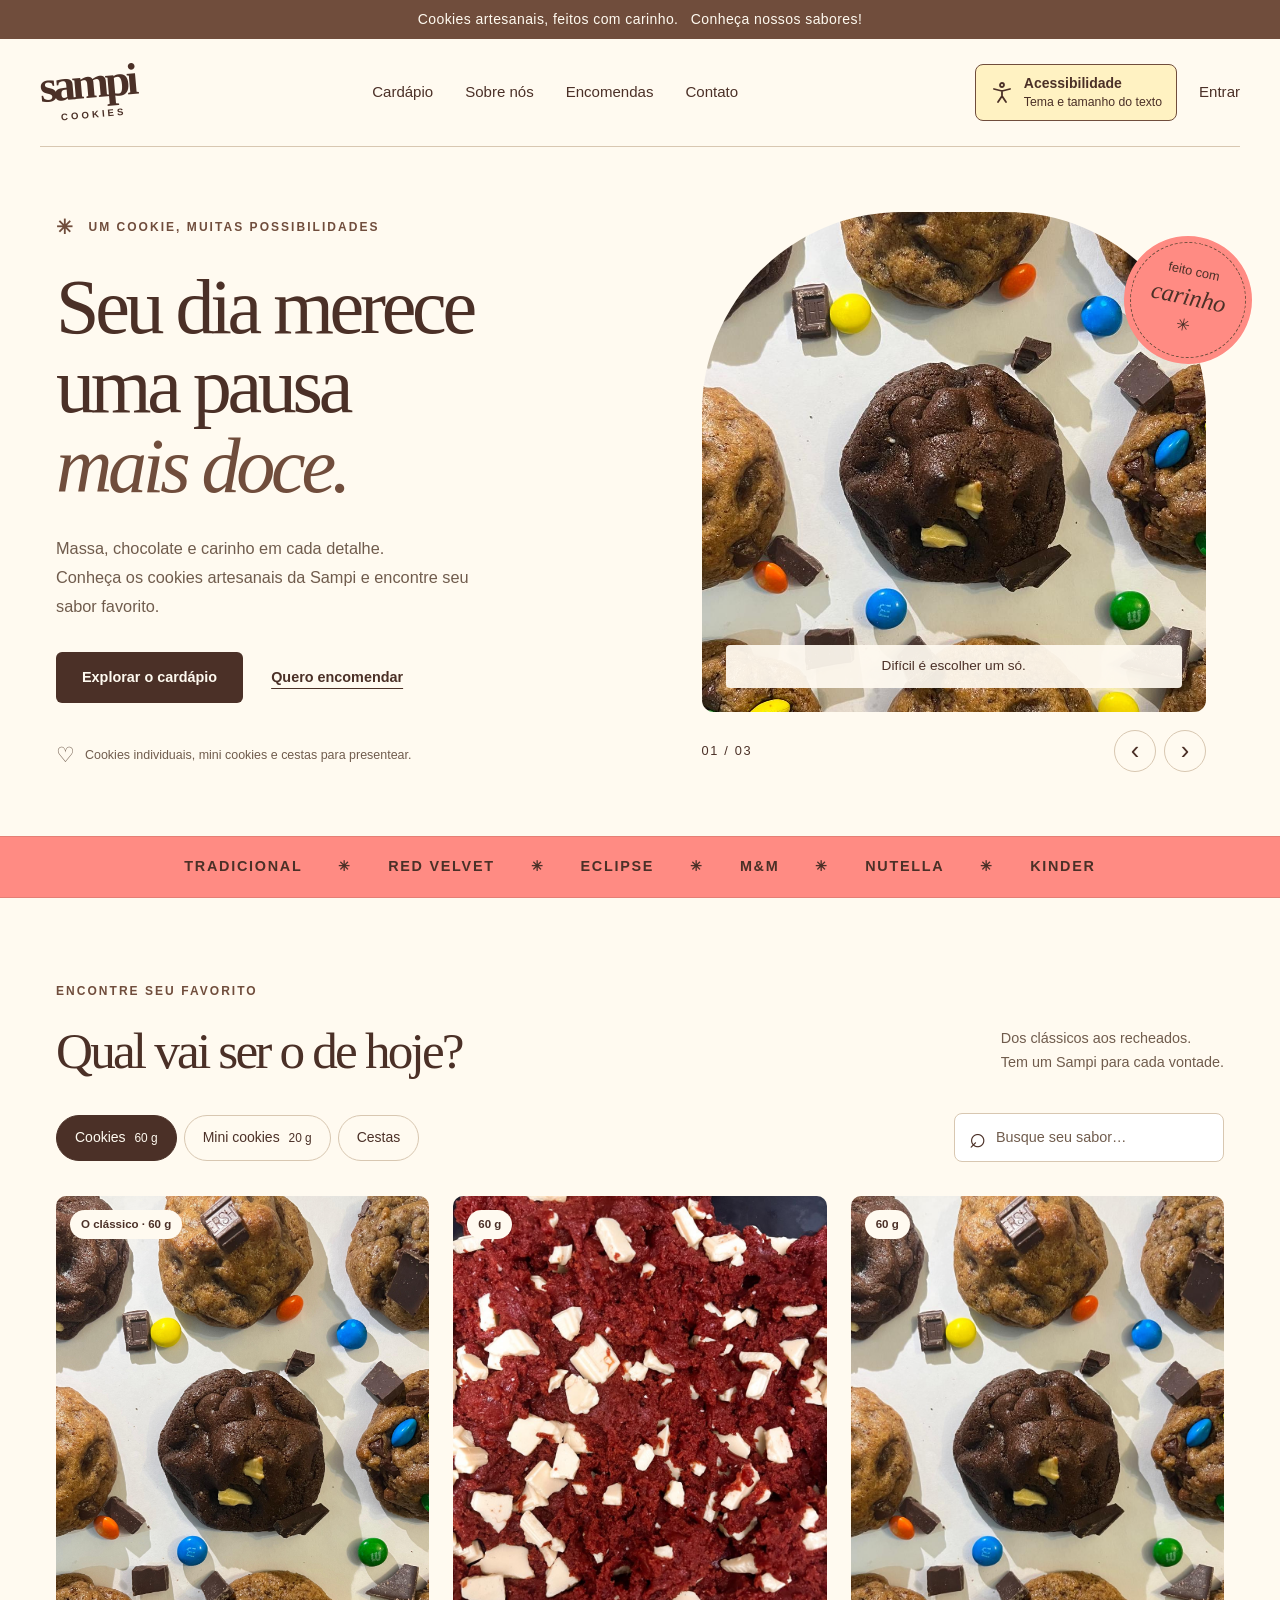
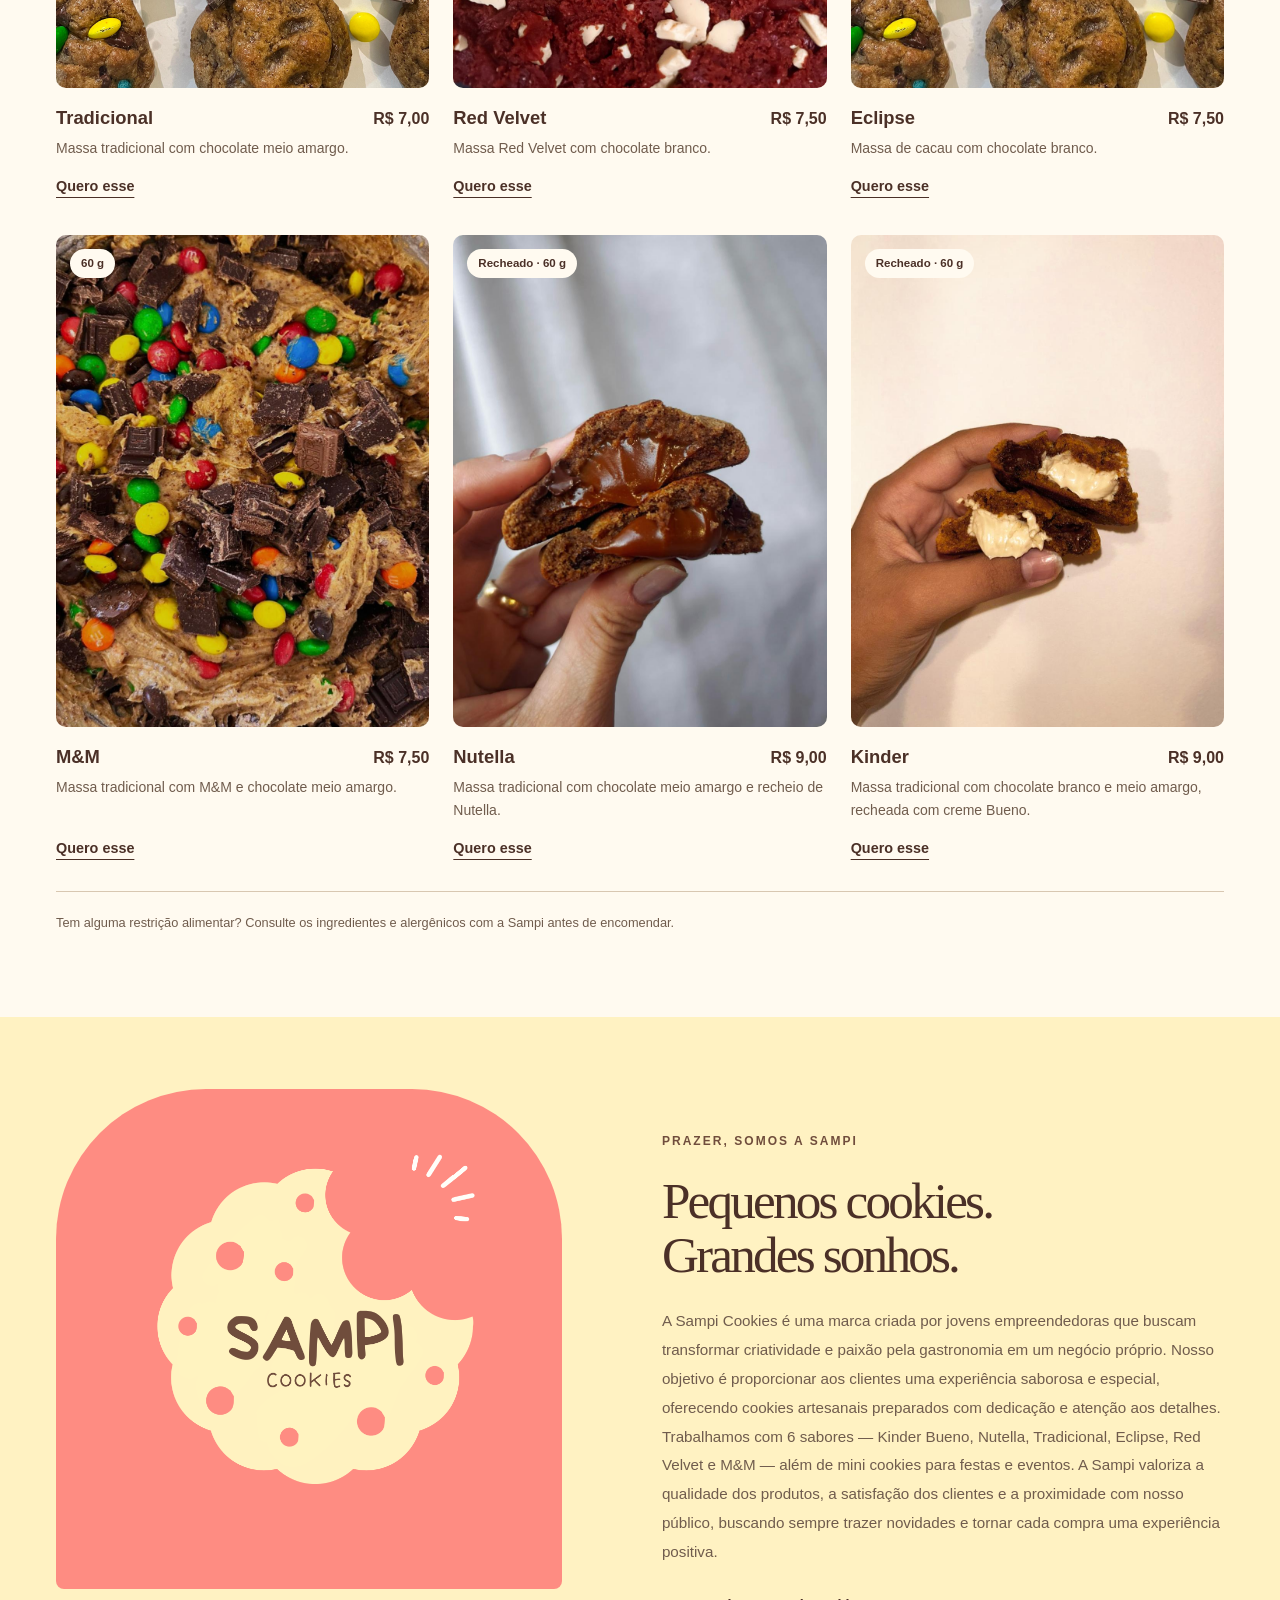
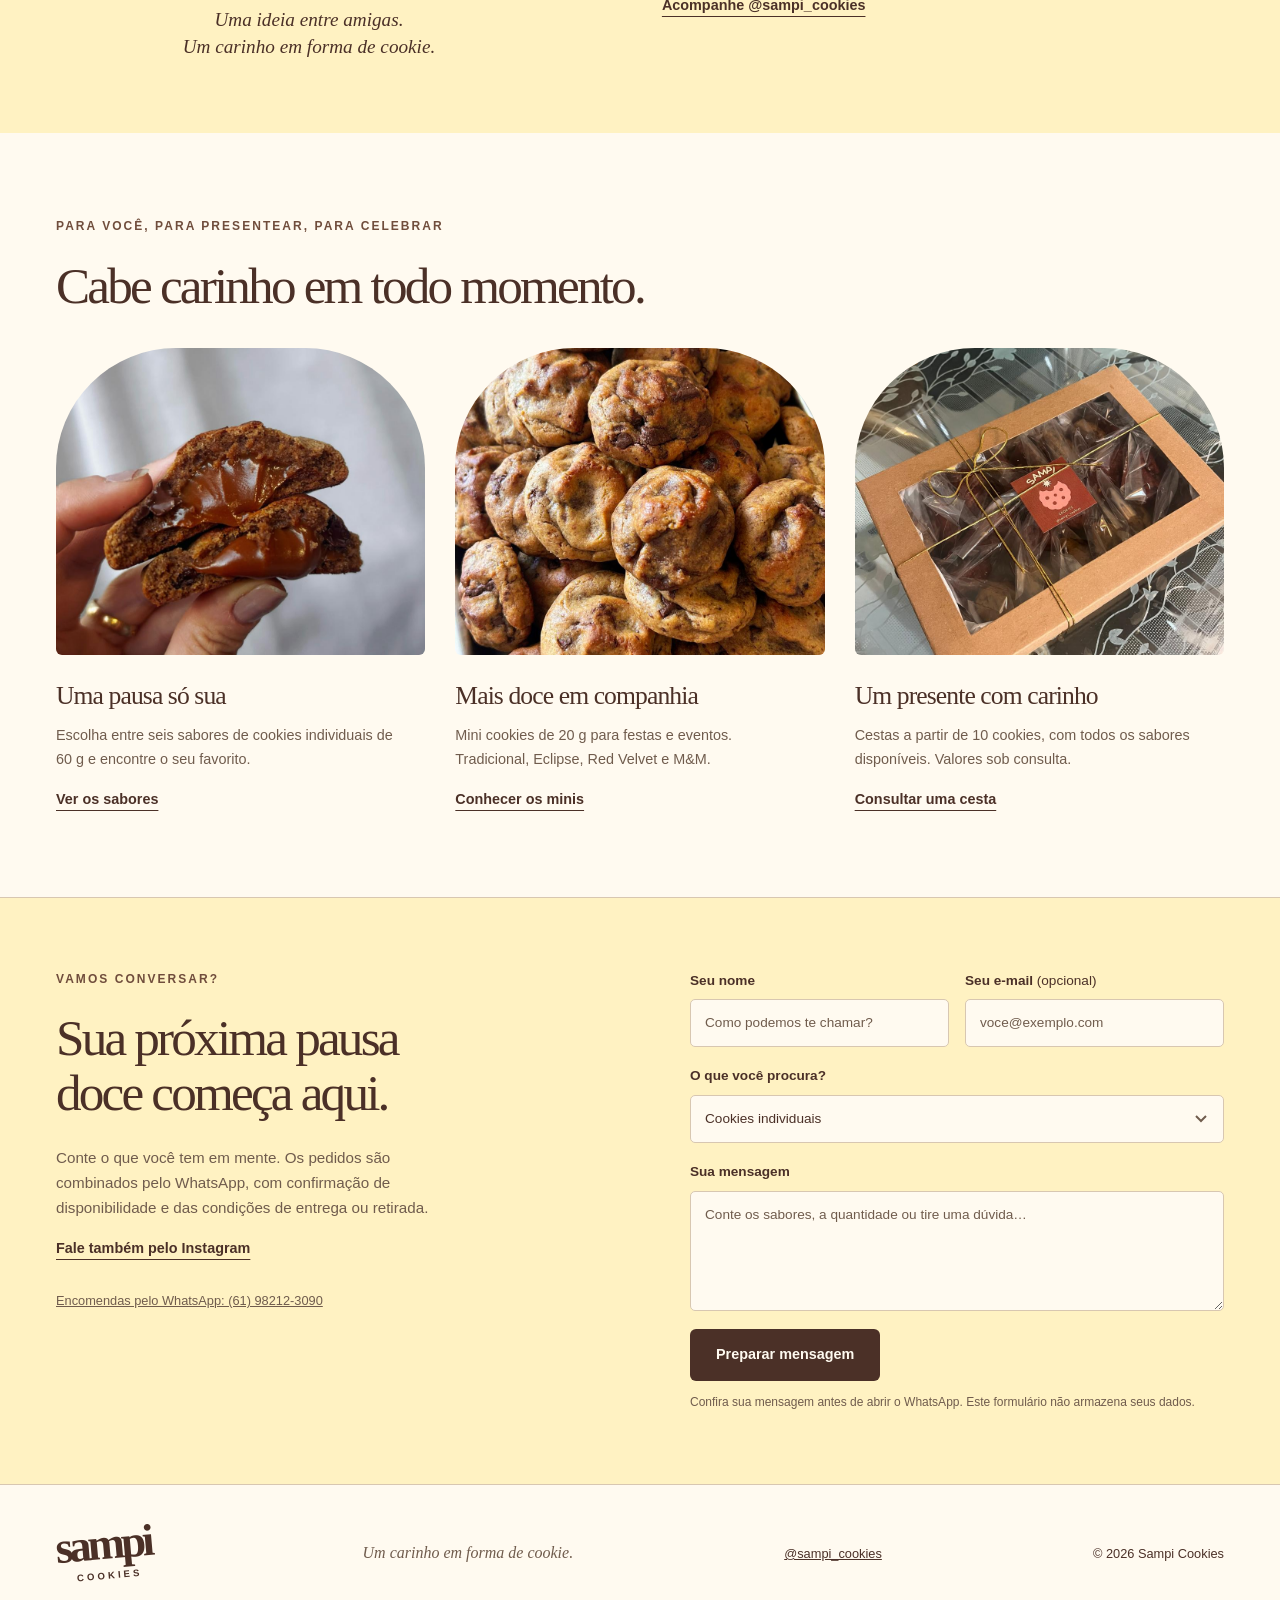
==== index.html @ ff6a4a3f "Destaca controles de acessibilidade com icone e descricao" ====
<!DOCTYPE html>
<html lang="pt-BR">

<head>
  <meta charset="UTF-8">
  <meta name="viewport" content="width=device-width, initial-scale=1">
  <meta name="description"
    content="Conheça a Sampi Cookies: cookies artesanais, mini cookies para festas e cestas sob encomenda. Explore os sabores e fale com a gente.">
  <meta name="theme-color" content="#704d3c">
  <title>Sampi Cookies · Um momento mais doce</title>
  <link rel="icon" href="logos/julini/1.png" type="image/png">
  <link rel="stylesheet" href="styles.css">
  <script src="script.js" defer></script>
</head>

<body>
  <a class="skip-link" href="#conteudo">Pular para o conteúdo</a>
  <div class="announcement">Cookies artesanais, feitos com carinho. <span>Conheça nossos sabores!</span></div>
  <header class="site-header">
    <a class="wordmark" href="index.html" aria-label="Sampi Cookies — início">sampi<span>COOKIES</span></a>
    <nav aria-label="Navegação principal">
      <a href="#cardapio">Cardápio</a><a href="#sobre">Sobre nós</a><a href="#encomendas">Encomendas</a><a
        href="#contato">Contato</a>
    </nav>
    <div class="header-actions"><button class="accessibility-button" type="button" data-accessibility aria-expanded="false"
        aria-controls="acessibilidade" aria-label="Acessibilidade: tema e tamanho do texto">
        <svg aria-hidden="true" viewBox="0 0 24 24" fill="none" stroke="currentColor" stroke-width="1.8" stroke-linecap="round" stroke-linejoin="round"><circle cx="12" cy="4" r="2"/><path d="M4 8l8 2 8-2M12 10v5m0 0-4 6m4-6 4 6"/></svg>
        <span>Acessibilidade<small>Tema e tamanho do texto</small></span>
      </button><a class="account-link"
        href="login.html">Entrar</a></div>
  </header>
  <aside id="acessibilidade" class="access-panel" hidden aria-label="Opções de acessibilidade">
    <div class="panel-title"><strong>Do seu jeito</strong><button type="button" data-close-access
        aria-label="Fechar opções de acessibilidade">×</button></div>
    <button type="button" data-theme aria-pressed="false">Ativar modo escuro</button>
    <button type="button" data-font aria-pressed="false">Aumentar texto</button>
    <p>Você também pode navegar usando a tecla Tab.</p>
  </aside>
  <main id="conteudo">
    <section class="hero section-shell" aria-labelledby="hero-title">
      <div class="hero-copy">
        <p class="eyebrow"><span class="little-star" aria-hidden="true">✳</span> UM COOKIE, MUITAS POSSIBILIDADES</p>
        <h1 id="hero-title">Seu dia merece<br>uma pausa<br><em>mais doce.</em></h1>
        <p class="hero-description">Massa, chocolate e carinho em cada detalhe.<br>Conheça os cookies artesanais da
          Sampi e encontre seu sabor favorito.</p>
        <div class="hero-buttons"><a class="button button-dark" href="#cardapio">Explorar o cardápio</a><a
            class="text-link" href="#encomendas">Quero encomendar</a></div>
        <div class="hero-note"><span aria-hidden="true">♡</span> Cookies individuais, mini cookies e cestas para
          presentear.</div>
      </div>
      <div class="hero-visual" role="region" aria-roledescription="carrossel" aria-label="Fotos da Sampi" tabindex="0">
        <div class="hero-photo-wrap"><img id="hero-photo" class="hero-photo"
            src="imagens/cookies-sortidos-fundo-claro-01.jpeg"
            alt="Cookies de massas e coberturas variadas com pedaços de chocolate e confeitos coloridos"
            fetchpriority="high"><span class="photo-caption" id="photo-caption">Difícil é escolher um só.</span></div>
        <div class="cookie-stamp" aria-hidden="true">feito com<br><strong>carinho</strong><span>✳</span></div>
        <div class="carousel-controls"><span id="slide-counter" aria-live="polite" aria-atomic="true">01 / 03</span>
          <div><button type="button" id="slide-prev" aria-label="Foto anterior">‹</button><button type="button"
              id="slide-next" aria-label="Próxima foto">›</button></div>
        </div>
      </div>
    </section>
    <div class="flavor-ribbon" aria-hidden="true"><span>TRADICIONAL</span> ✳ <span>RED VELVET</span> ✳
      <span>ECLIPSE</span> ✳ <span>M&M</span> ✳ <span>NUTELLA</span> ✳ <span>KINDER</span></div>
    <section class="menu-section section-shell" id="cardapio" aria-labelledby="menu-title">
      <div class="section-heading">
        <div>
          <p class="eyebrow">ENCONTRE SEU FAVORITO</p>
          <h2 id="menu-title">Qual vai ser o de hoje?</h2>
        </div>
        <p>Dos clássicos aos recheados.<br>Tem um Sampi para cada vontade.</p>
      </div>
      <div class="menu-tools">
        <div class="tabs" role="tablist" aria-label="Categorias do cardápio"><button id="tab-individuais" role="tab"
            type="button" aria-selected="true" aria-controls="catalogo" tabindex="0" data-category="individuais">Cookies
            <span>60 g</span></button><button id="tab-mini" role="tab" type="button" aria-selected="false"
            aria-controls="catalogo" tabindex="-1" data-category="mini">Mini cookies <span>20 g</span></button><button
            id="tab-cestas" role="tab" type="button" aria-selected="false" aria-controls="catalogo" tabindex="-1"
            data-category="cestas">Cestas</button></div><label class="search-field"><span
            aria-hidden="true">⌕</span><span class="sr-only">Buscar no cardápio</span><input id="product-search"
            type="search" placeholder="Busque seu sabor…" autocomplete="off"></label>
      </div>
      <p class="sr-only" id="result-count" role="status"></p>
      <div id="catalogo" class="product-grid" role="tabpanel" aria-labelledby="tab-individuais"></div>
      <noscript>
        <p>Ative o JavaScript para explorar o catálogo interativo. Cookies de 60 g: Tradicional R$ 7,00; Red Velvet,
          Eclipse e M&M R$ 7,50; Nutella e Kinder R$ 9,00. Cestas a partir de 10 cookies, sob consulta. Consulte os mini
          cookies pelo Instagram.</p>
      </noscript>
      <p class="menu-footnote">Tem alguma restrição alimentar? Consulte os ingredientes e alergênicos com a Sampi antes
        de encomendar.</p>
    </section>
    <section class="about-section" id="sobre" aria-labelledby="about-title">
      <div class="section-shell about-layout">
        <div class="about-art"><img src="logos/julini/3.png"
            alt="Logo Sampi Cookies: um cookie creme com mordida, sobre fundo coral" loading="lazy"><span
            class="about-caption">Uma ideia entre amigas.<br>Um carinho em forma de cookie.</span></div>
        <div class="about-copy">
          <p class="eyebrow">PRAZER, SOMOS A SAMPI</p>
          <h2 id="about-title">Pequenos cookies.<br>Grandes sonhos.</h2>
          <p>A Sampi Cookies é uma marca criada por jovens empreendedoras que buscam transformar criatividade e paixão
            pela gastronomia em um negócio próprio. Nosso objetivo é proporcionar aos clientes uma experiência saborosa
            e especial, oferecendo cookies artesanais preparados com dedicação e atenção aos detalhes. Trabalhamos com 6
            sabores — Kinder Bueno, Nutella, Tradicional, Eclipse, Red Velvet e M&M — além de mini cookies para festas e
            eventos. A Sampi valoriza a qualidade dos produtos, a satisfação dos clientes e a proximidade com nosso
            público, buscando sempre trazer novidades e tornar cada compra uma experiência positiva.</p><a
            class="text-link" href="https://www.instagram.com/sampi_cookies/" target="_blank"
            rel="noopener noreferrer">Acompanhe @sampi_cookies <span class="sr-only">(abre em nova aba)</span></a>
        </div>
      </div>
    </section>
    <section class="orders-section section-shell" id="encomendas" aria-labelledby="orders-title">
      <div class="section-heading">
        <div>
          <p class="eyebrow">PARA VOCÊ, PARA PRESENTEAR, PARA CELEBRAR</p>
          <h2 id="orders-title">Cabe carinho em todo momento.</h2>
        </div>
      </div>
      <div class="occasion-grid">
        <article><img src="imagens/cookie-recheado-chocolate-cremoso-01.jpeg"
            alt="Cookie partido ao meio mostrando seu recheio de chocolate" loading="lazy">
          <h3>Uma pausa só sua</h3>
          <p>Escolha entre seis sabores de cookies individuais de 60 g e encontre o seu favorito.</p><a
            class="text-link" href="#cardapio" data-jump-category="individuais">Ver os sabores</a>
        </article>
        <article><img src="imagens/mini-cookies-com-chocolate.jpeg" alt="Vários mini cookies com pedaços de chocolate"
            loading="lazy">
          <h3>Mais doce em companhia</h3>
          <p>Mini cookies de 20 g para festas e eventos. Tradicional, Eclipse, Red Velvet e M&M.</p><a class="text-link"
            href="#cardapio" data-jump-category="mini">Conhecer os minis</a>
        </article>
        <article><img src="imagens/caixa-presente-cookies-01.jpeg"
            alt="Caixa de cookies com visor transparente, laço e etiqueta da Sampi" loading="lazy">
          <h3>Um presente com carinho</h3>
          <p>Cestas a partir de 10 cookies, com todos os sabores disponíveis. Valores sob consulta.</p><a
            class="text-link" href="#contato">Consultar uma cesta</a>
        </article>
      </div>
    </section>
    <section class="contact-section" id="contato" aria-labelledby="contact-title">
      <div class="section-shell contact-layout">
        <div>
          <p class="eyebrow">VAMOS CONVERSAR?</p>
          <h2 id="contact-title">Sua próxima pausa<br>doce começa aqui.</h2>
          <p>Conte o que você tem em mente. Os pedidos são combinados pelo WhatsApp, com confirmação de disponibilidade
            e das condições de entrega ou retirada.</p><a class="text-link"
            href="https://www.instagram.com/sampi_cookies/" target="_blank" rel="noopener noreferrer">Fale também pelo
            Instagram<span class="sr-only"> (abre em nova aba)</span></a>
          <p class="contact-note" id="contact-availability"><a href="https://wa.me/5561982123090" target="_blank"
              rel="noopener noreferrer">Encomendas pelo WhatsApp: (61) 98212-3090<span class="sr-only"> (abre em nova
                aba)</span></a></p>
        </div>
        <form id="contact-form">
          <div class="field-row"><label>Seu nome<input name="nome" autocomplete="name" required maxlength="80"
                placeholder="Como podemos te chamar?"></label><label>Seu e-mail <span>(opcional)</span><input
                name="email" type="email" autocomplete="email" maxlength="150" placeholder="voce@exemplo.com"></label>
          </div><label>O que você procura?<select name="interesse">
              <option>Cookies individuais</option>
              <option>Mini cookies para festas</option>
              <option>Cesta de cookies</option>
              <option>Outra dúvida</option>
            </select></label><label>Sua mensagem<textarea name="mensagem" rows="4" required minlength="5"
              maxlength="1500"
              placeholder="Conte os sabores, a quantidade ou tire uma dúvida…"></textarea></label><button
            class="button button-dark" type="submit">Preparar mensagem</button>
          <p class="form-help">Confira sua mensagem antes de abrir o WhatsApp. Este formulário não armazena seus dados.
          </p>
          <div id="contact-feedback" class="form-feedback" role="status" hidden></div>
        </form>
      </div>
    </section>
  </main>
  <footer class="site-footer section-shell"><a class="wordmark" href="index.html"
      aria-label="Sampi Cookies — início">sampi<span>COOKIES</span></a>
    <p>Um carinho em forma de cookie.</p><a href="https://www.instagram.com/sampi_cookies/" target="_blank"
      rel="noopener noreferrer">@sampi_cookies<span class="sr-only"> (abre em nova aba)</span></a><span>© <span
        data-year>2026</span> Sampi Cookies</span>
  </footer>
</body>

</html>
---- styles.css ----
@charset "UTF-8";

:root {
  color-scheme: light;
  --cream: #fff2c2;
  --paper: #fffaf0;
  --brown: #704d3c;
  --ink: #4b3027;
  --coral: #ff8b83;
  --line: #d8c7b1;
  --muted: #705c4d;
  --surface: #ffffff;
  --ribbon: #ff8b83;
  --focus: #235cad;
  --serif: Georgia, 'Times New Roman', serif;
  --sans: 'Segoe UI', Arial, sans-serif
}

:root[data-theme="dark"] {
  color-scheme: dark;
  --cream: #30221d;
  --paper: #211916;
  --brown: #f8dfb9;
  --ink: #fff0d6;
  --coral: #ff9b93;
  --line: #695044;
  --muted: #d4bfb0;
  --surface: #382922;
  --ribbon: #6e3b35;
  --focus: #9ecaff
}

* {
  box-sizing: border-box
}

html {
  scroll-behavior: smooth;
  scroll-padding-top: 110px
}

body {
  margin: 0;
  background: var(--paper);
  color: var(--ink);
  font-family: var(--sans);
  font-size: 1rem;
  line-height: 1.65
}

body.large-text {
  font-size: 1.2rem
}

button,
input,
select,
textarea {
  font: inherit
}

button,
a,
input,
textarea,
select {
  -webkit-tap-highlight-color: transparent
}

button,
a {
  touch-action: manipulation
}

a {
  color: inherit
}

button {
  cursor: pointer
}

img {
  max-width: 100%;
  display: block
}

button:focus-visible,
a:focus-visible,
input:focus-visible,
textarea:focus-visible,
select:focus-visible,
[tabindex]:focus-visible {
  outline: 3px solid var(--focus);
  outline-offset: 5px
}

button {
  color: inherit
}

h1,
h2,
h3,
p {
  margin-top: 0
}

h1,
h2 {
  font-family: var(--serif);
  font-weight: 400;
  letter-spacing: -.055em;
  line-height: 1.07
}

h2 {
  font-size: clamp(2.3em, 4vw, 3.3em);
  margin-bottom: 24px
}

h3 {
  line-height: 1.25;
  font-weight: 600
}

p {
  color: var(--muted)
}

[hidden] {
  display: none !important
}

.section-shell {
  width: min(1240px, calc(100% - 112px));
  margin-inline: auto
}

.sr-only {
  position: absolute;
  width: 1px;
  height: 1px;
  overflow: hidden;
  clip-path: inset(50%);
  white-space: nowrap
}

.skip-link {
  position: fixed;
  left: 16px;
  top: -100px;
  background: var(--ink);
  color: var(--paper);
  padding: 12px 20px;
  z-index: 100
}

.skip-link:focus {
  top: 12px
}

.announcement {
  background: var(--brown);
  color: var(--paper);
  text-align: center;
  padding: 8px 20px;
  font-size: .875em;
  letter-spacing: .03em
}

.announcement span {
  margin-left: 8px
}

.site-header {
  width: min(1360px, calc(100% - 80px));
  margin: auto;
  min-height: 108px;
  display: flex;
  align-items: center;
  justify-content: space-between;
  gap: 24px;
  border-bottom: 1px solid var(--line)
}

.wordmark {
  text-decoration: none;
  font-family: var(--serif);
  font-weight: 900;
  font-size: 2.8rem;
  line-height: .8;
  letter-spacing: -.085em;
  display: inline-flex;
  flex-direction: column;
  align-items: center;
  transform: rotate(-5deg)
}

.wordmark span {
  font-family: var(--sans);
  font-size: .6rem;
  letter-spacing: .32em;
  font-weight: 600;
  padding: 9px 0 0 8px
}

.site-header nav {
  display: flex;
  gap: 32px;
  font-size: .94em
}

.site-header nav a {
  text-decoration: none
}

.site-header nav a:hover,
.account-link:hover {
  text-decoration: underline;
  text-underline-offset: 6px
}

.header-actions {
  display: flex;
  align-items: center;
  gap: 22px
}

.account-link {
  text-decoration: none;
  font-size: .94em
}

.accessibility-button {
  display: inline-flex;
  align-items: center;
  gap: 10px;
  min-height: 48px;
  padding: 9px 14px;
  border: 1px solid var(--brown);
  border-radius: 8px;
  background: var(--cream);
  color: var(--ink);
  text-align: left;
  font-size: .875em;
  font-weight: 600;
  line-height: 1.3;
}

.accessibility-button svg {
  width: 24px;
  height: 24px;
  flex-shrink: 0;
}

.accessibility-button small {
  display: block;
  margin-top: 3px;
  font-size: .875em;
  font-weight: 400;
}

.accessibility-button:hover,
.accessibility-button[aria-expanded="true"] {
  background: var(--ink);
  color: var(--paper);
}

.access-panel {
  position: absolute;
  right: 40px;
  top: 144px;
  z-index: 20;
  width: min(320px, calc(100% - 32px));
  padding: 24px;
  background: var(--surface);
  border: 1px solid var(--line);
  box-shadow: 0 16px 40px #0002;
  border-radius: 12px
}

.panel-title {
  display: flex;
  justify-content: space-between;
  align-items: center;
  margin-bottom: 16px
}

.panel-title button {
  border: 0;
  background: none;
  font-size: 1.6rem;
  min-width: 44px;
  min-height: 44px
}

.access-panel>button {
  display: block;
  padding: 12px;
  width: 100%;
  text-align: left;
  background: var(--paper);
  border: 1px solid var(--line);
  margin-top: 8px;
  border-radius: 6px
}

.access-panel p {
  font-size: .875em;
  margin: 16px 0 0
}

.hero {
  display: grid;
  grid-template-columns: 1.05fr 1fr;
  gap: 60px;
  padding-top: 64px;
  padding-bottom: 64px;
  align-items: center
}

.eyebrow {
  font-size: .75em;
  font-weight: 700;
  letter-spacing: .17em;
  color: var(--brown);
  margin-bottom: 22px
}

.little-star {
  font-size: 1.7em;
  vertical-align: middle;
  margin-right: 8px;
  color: var(--brown)
}

.hero h1 {
  font-size: clamp(3.6em, 6.1vw, 5.8em);
  margin-bottom: 28px;
  line-height: 1.02
}

.hero h1 em {
  font-weight: 400;
  color: var(--brown)
}

.hero-description {
  max-width: 430px;
  font-size: 1.02em;
  line-height: 1.8
}

.hero-buttons {
  display: flex;
  align-items: center;
  gap: 28px;
  margin-top: 30px;
  flex-wrap: wrap
}

.button {
  display: inline-flex;
  justify-content: center;
  align-items: center;
  border: 0;
  border-radius: 6px;
  min-height: 50px;
  padding: 14px 26px;
  font-weight: 600;
  font-size: .9em;
  text-decoration: none;
  transition: transform .15s, box-shadow .15s
}

.button:hover {
  transform: translateY(-2px);
  box-shadow: 0 5px 14px #0002
}

.button-dark {
  background: var(--ink);
  color: var(--paper)
}

.text-link {
  font-size: .9em;
  font-weight: 600;
  text-underline-offset: 6px;
  text-decoration-thickness: 1px
}

.hero-note {
  display: flex;
  align-items: center;
  gap: 10px;
  font-size: .78em;
  color: var(--muted);
  margin-top: 34px
}

.hero-note span {
  font-size: 1.7em
}

.hero-visual {
  position: relative;
  min-width: 0;
  padding: 0 18px
}

.hero-photo-wrap {
  position: relative;
  overflow: hidden;
  border-radius: 200px 200px 12px 12px;
  background: var(--cream)
}

.hero-photo {
  width: 100%;
  height: 500px;
  object-fit: cover;
  object-position: center
}

.photo-caption {
  position: absolute;
  bottom: 24px;
  left: 24px;
  right: 24px;
  text-align: center;
  background: #fffaf0ed;
  color: #4b3027;
  padding: 10px 12px;
  border-radius: 4px;
  font-size: .85em
}

.cookie-stamp {
  position: absolute;
  right: -22px;
  top: 30px;
  width: 116px;
  height: 116px;
  background: var(--coral);
  color: #4b3027;
  border: 1px dashed #704d3c;
  border-radius: 50%;
  display: flex;
  flex-direction: column;
  align-items: center;
  justify-content: center;
  transform: rotate(12deg);
  font-size: .8em;
  line-height: 1.4;
  box-shadow: 0 0 0 6px var(--coral)
}

.cookie-stamp strong {
  font-family: var(--serif);
  font-style: italic;
  font-size: 1.9em;
  font-weight: 400
}

.cookie-stamp span {
  font-size: 1.3em
}

.carousel-controls {
  display: flex;
  align-items: center;
  justify-content: space-between;
  margin-top: 18px;
  font-size: .8em;
  letter-spacing: .13em
}

.carousel-controls>div {
  display: flex;
  gap: 8px
}

.carousel-controls button {
  width: 42px;
  height: 42px;
  border: 1px solid var(--line);
  background: none;
  border-radius: 50%;
  font-size: 1.6rem;
  line-height: 1
}

.carousel-controls button:hover {
  background: var(--cream)
}

.flavor-ribbon {
  background: var(--ribbon);
  display: flex;
  justify-content: center;
  align-items: center;
  gap: 36px;
  padding: 18px 24px;
  flex-wrap: wrap;
  font-size: .9em;
  font-weight: 600;
  letter-spacing: .12em;
  border-block: 1px solid #704d3c30
}

.menu-section {
  padding-block: 84px
}

.section-heading {
  display: flex;
  justify-content: space-between;
  align-items: end;
  gap: 24px;
  margin-bottom: 34px
}

.section-heading h2 {
  margin-bottom: 0
}

.section-heading>p {
  font-size: .9em;
  max-width: 300px;
  margin: 0 0 4px
}

.menu-tools {
  display: flex;
  justify-content: space-between;
  gap: 24px;
  align-items: center;
  margin-bottom: 34px
}

.tabs {
  display: flex;
  gap: 7px;
  flex-wrap: wrap
}

.tabs button {
  border: 1px solid var(--line);
  background: transparent;
  padding: 10px 18px;
  border-radius: 30px;
  font-size: .875em;
  min-height: 46px
}

.tabs button[aria-selected="true"] {
  background: var(--ink);
  color: var(--paper);
  border-color: var(--ink)
}

.tabs button span {
  font-size: .85em;
  margin-left: 5px
}

.search-field {
  display: flex;
  align-items: center;
  border-bottom: 1px solid var(--brown);
  gap: 12px;
  max-width: 270px
}

.search-field>span:first-child {
  font-size: 1.8rem
}

.search-field input {
  width: 100%;
  min-width: 0;
  border: 0;
  background: none;
  color: var(--ink);
  padding: 10px 0;
  font-size: .9em
}

input::placeholder,
textarea::placeholder {
  color: var(--muted);
  opacity: 1
}

.product-grid {
  display: grid;
  grid-template-columns: repeat(3, 1fr);
  gap: 36px 24px
}

.product-card {
  min-width: 0;
  display: flex;
  flex-direction: column
}

.product-image-wrap {
  position: relative;
  overflow: hidden;
  border-radius: 10px;
  background: var(--cream)
}

.product-image-wrap img {
  width: 100%;
  aspect-ratio: 1.22;
  object-fit: cover;
  transition: transform .4s
}

.product-card:hover img {
  transform: scale(1.04)
}

.product-tag {
  position: absolute;
  left: 14px;
  top: 14px;
  background: #fffaf0;
  color: #4b3027;
  font-size: .72em;
  padding: 5px 11px;
  border-radius: 20px;
  font-weight: 600
}

.product-title {
  display: flex;
  justify-content: space-between;
  gap: 12px;
  margin-top: 18px;
  align-items: baseline
}

.product-title h3 {
  font-size: 1.15em;
  margin-bottom: 8px
}

.product-price {
  font-size: 1em;
  white-space: nowrap;
  font-weight: 600
}

.product-card p {
  font-size: .875em;
  line-height: 1.65;
  margin-bottom: 15px
}

.product-card .text-link {
  align-self: start;
  margin-top: auto
}

.menu-footnote {
  font-size: .8em;
  margin: 30px 0 0;
  border-top: 1px solid var(--line);
  padding-top: 20px
}

.empty-results {
  grid-column: 1/-1;
  padding: 42px 0
}

.about-section {
  background: var(--cream);
  padding-block: 72px
}

.about-layout {
  display: grid;
  grid-template-columns: .9fr 1fr;
  gap: 100px;
  align-items: center
}

.about-art {
  position: relative
}

.about-art img {
  width: 100%;
  max-height: 500px;
  object-fit: cover;
  object-position: center;
  border-radius: 150px 150px 8px 8px
}

.about-caption {
  display: block;
  font-family: var(--serif);
  font-style: italic;
  text-align: center;
  margin-top: 18px;
  font-size: 1.2em;
  line-height: 1.4
}

.about-copy>p:not(.eyebrow) {
  font-size: .95em;
  line-height: 1.9
}

.about-copy .text-link {
  display: inline-block;
  margin-top: 12px
}

.orders-section {
  padding-block: 84px
}

.occasion-grid {
  display: grid;
  grid-template-columns: repeat(3, 1fr);
  gap: 30px
}

.occasion-grid img {
  width: 100%;
  aspect-ratio: 1.2;
  object-fit: cover;
  border-radius: 120px 120px 6px 6px;
  margin-bottom: 25px
}

.occasion-grid h3 {
  font-family: var(--serif);
  font-size: 1.6em;
  letter-spacing: -.035em;
  font-weight: 400;
  margin-bottom: 12px
}

.occasion-grid p {
  font-size: .9em;
  max-width: 340px
}

.contact-section {
  background: var(--cream);
  padding-block: 72px;
  border-block: 1px solid var(--line)
}

.contact-layout {
  display: grid;
  grid-template-columns: 1fr 1fr;
  gap: 100px
}

.contact-layout>div>p:not(.eyebrow) {
  max-width: 420px;
  font-size: .95em
}

.contact-layout .contact-note {
  font-size: .8em !important;
  margin-top: 28px
}

.field-row {
  display: grid;
  grid-template-columns: 1fr 1fr;
  gap: 16px
}

form label {
  display: block;
  font-size: .85em;
  font-weight: 600;
  margin-bottom: 18px
}

form label>span:not(.password-field) {
  font-weight: 400
}

form input,
form select,
form textarea {
  display: block;
  width: 100%;
  margin-top: 7px;
  border: 1px solid var(--line);
  background: var(--paper);
  border-radius: 5px;
  padding: 12px 14px;
  color: var(--ink);
  font-weight: 400
}

form textarea {
  resize: vertical;
  min-height: 120px
}

form select {
  appearance: none;
  background-image: url("data:image/svg+xml,%3Csvg xmlns='http://www.w3.org/2000/svg' width='20' height='20' viewBox='0 0 20 20'%3E%3Cpath d='m5 7 5 5 5-5' fill='none' stroke='%23705c4d' stroke-width='2'/%3E%3C/svg%3E");
  background-repeat: no-repeat;
  background-position: right 12px center;
  padding-right: 40px
}

.form-help {
  font-size: .75em;
  margin: 12px 0 0
}

.form-feedback {
  margin-top: 20px;
  border-left: 3px solid var(--brown);
  padding-left: 16px;
  overflow-wrap: anywhere;
  white-space: pre-line;
  font-size: .9em
}

.form-feedback .button {
  margin-top: 16px
}

.site-footer {
  display: flex;
  align-items: center;
  justify-content: space-between;
  gap: 28px;
  padding-block: 42px
}

.site-footer p {
  font-family: var(--serif);
  font-style: italic;
  margin: 0
}

.site-footer>a:not(.wordmark),
.site-footer>span {
  font-size: .8em
}

.login-layout {
  min-height: 75vh;
  display: grid;
  grid-template-columns: 1fr 1fr;
  gap: 100px;
  align-items: center;
  padding-block: 56px
}

.login-brand img {
  max-height: 480px;
  width: 100%;
  object-fit: contain
}

.login-brand p {
  text-align: center;
  font-family: var(--serif);
  font-style: italic
}

.login-content {
  max-width: 460px
}

.login-content h1 {
  font-size: 3.4em
}

.login-content>p:not(.eyebrow) {
  font-size: .9em
}

.login-content>form {
  margin-block: 30px
}

.password-field {
  display: flex;
  border: 1px solid var(--line);
  background: var(--paper);
  border-radius: 5px;
  margin-top: 7px
}

.password-field input {
  border: 0;
  margin: 0;
  min-width: 0;
  background: transparent
}

.password-field button {
  border: 0;
  background: none;
  padding-inline: 12px;
  min-width: 80px;
  font-size: .9em
}

.login-footer {
  text-align: center;
  padding: 24px;
  font-size: .8em
}

.search-field {
  width: 270px;
  max-width: 100%;
  min-height: 48px;
  padding: 0 14px;
  gap: 10px;
  border: 1px solid var(--line);
  border-radius: 8px;
  background: var(--surface);
}

.search-field:focus-within {
  border-color: var(--focus);
  outline: 2px solid var(--focus);
  outline-offset: 3px;
}

.search-field input {
  flex: 1;
  min-height: 46px;
  appearance: none
}

.search-field input:focus-visible {
  outline: none
}

@media(max-width:760px) {
  .search-field {
    width: 100%
  }
}

@media(min-width:1500px) {
  .hero-photo {
    height: 550px
  }
}

@media(max-width:1050px) {
  .section-shell {
    width: calc(100% - 64px)
  }

  .hero {
    gap: 32px
  }

  .hero h1 {
    font-size: 4em
  }

  .hero-photo {
    height: 450px
  }

  .site-header nav {
    gap: 18px
  }

  .about-layout,
  .contact-layout,
  .login-layout {
    gap: 48px
  }

  .cookie-stamp {
    right: -8px;
    width: 95px;
    height: 95px
  }

  .flavor-ribbon {
    gap: 20px
  }

  .site-footer {
    flex-wrap: wrap
  }
}

@media(max-width:760px) {
  html {
    scroll-padding-top: 24px
  }

  .section-shell {
    width: calc(100% - 40px)
  }

  .announcement {
    font-size: .75em
  }

  .announcement span {
    display: none
  }

  .site-header {
    width: calc(100% - 40px);
    min-height: 95px;
    gap: 16px;
    flex-wrap: wrap;
    padding-block: 20px
  }

  .site-header nav {
    order: 3;
    width: 100%;
    justify-content: space-between;
    gap: 12px;
    font-size: .82em;
    padding-top: 8px
  }

  .wordmark {
    font-size: 2.3rem
  }

  .header-actions {
    margin-left: auto
  }

  .hero {
    grid-template-columns: 1fr;
    padding-block: 40px;
    gap: 36px
  }

  .hero h1 {
    font-size: clamp(3.4em, 12vw, 5em)
  }

  .hero-description {
    font-size: .95em
  }

  .eyebrow {
    font-size: .68em
  }

  .hero-buttons {
    gap: 20px
  }

  .hero-note {
    margin-top: 24px
  }

  .hero-visual {
    padding: 0 10px
  }

  .hero-photo {
    height: 420px
  }

  .cookie-stamp {
    right: 0;
    top: 30px
  }

  .flavor-ribbon {
    font-size: .72em;
    gap: 12px;
    padding: 14px
  }

  .menu-section,
  .orders-section {
    padding-block: 52px
  }

  .section-heading {
    display: block;
    margin-bottom: 26px
  }

  .section-heading>p {
    margin-top: 16px
  }

  .menu-tools {
    align-items: stretch;
    flex-direction: column;
    gap: 16px
  }

  .tabs {
    gap: 6px
  }

  .tabs button {
    padding: 10px 13px
  }

  .search-field {
    max-width: none
  }

  .product-grid {
    grid-template-columns: repeat(2, minmax(0, 1fr));
    gap: 28px 16px
  }

  .product-title {
    display: block;
    margin-top: 12px
  }

  .product-title h3 {
    margin-bottom: 3px;
    font-size: 1.05em
  }

  .product-price {
    font-size: .9em
  }

  .product-card p {
    font-size: .82em;
    margin-top: 7px
  }

  .product-tag {
    font-size: .65em;
    left: 8px;
    top: 8px;
    padding: 4px 8px
  }

  .product-card .text-link {
    font-size: .82em
  }

  .about-layout,
  .contact-layout,
  .login-layout {
    grid-template-columns: 1fr;
    gap: 36px
  }

  .about-section,
  .contact-section {
    padding-block: 48px
  }

  .about-art {
    max-width: 360px;
    margin: auto
  }

  .about-art img {
    max-height: 380px
  }

  .about-copy h2 {
    font-size: 2.8em
  }

  .occasion-grid {
    grid-template-columns: 1fr;
    gap: 40px
  }

  .occasion-grid img {
    max-height: 340px;
    aspect-ratio: 1.25;
    border-radius: 100px 100px 6px 6px
  }

  .occasion-grid article {
    max-width: 480px;
    margin: auto;
    width: 100%
  }

  .occasion-grid p {
    max-width: none
  }

  .field-row {
    grid-template-columns: 1fr;
    gap: 0
  }

  .site-footer {
    display: grid;
    grid-template-columns: auto 1fr;
    gap: 24px
  }

  .site-footer p {
    font-size: .9em
  }

  .site-footer>span {
    text-align: right
  }

  .access-panel {
    top: 100px;
    right: 20px
  }

  .login-brand {
    display: none
  }

  .login-layout {
    padding-block: 44px;
    min-height: 70vh
  }

  .login-content {
    margin: auto
  }

  .login-content h1 {
    font-size: 2.8em
  }

  .login-page .site-header .text-link {
    font-size: .8em
  }

  .login-page .site-header {
    flex-wrap: wrap
  }
}

@media(max-width:360px) {
  .product-grid {
    grid-template-columns: 1fr
  }

  .hero h1 {
    font-size: 3em
  }

  .hero-photo {
    height: 340px
  }

  .site-footer {
    grid-template-columns: 1fr
  }

  .site-footer>span {
    text-align: left
  }

  .site-footer .wordmark {
    justify-self: start
  }
}

@media(prefers-reduced-motion:reduce) {
  html {
    scroll-behavior: auto
  }

  *,
  *::before,
  *::after {
    transition: none !important;
    animation: none !important
  }
}
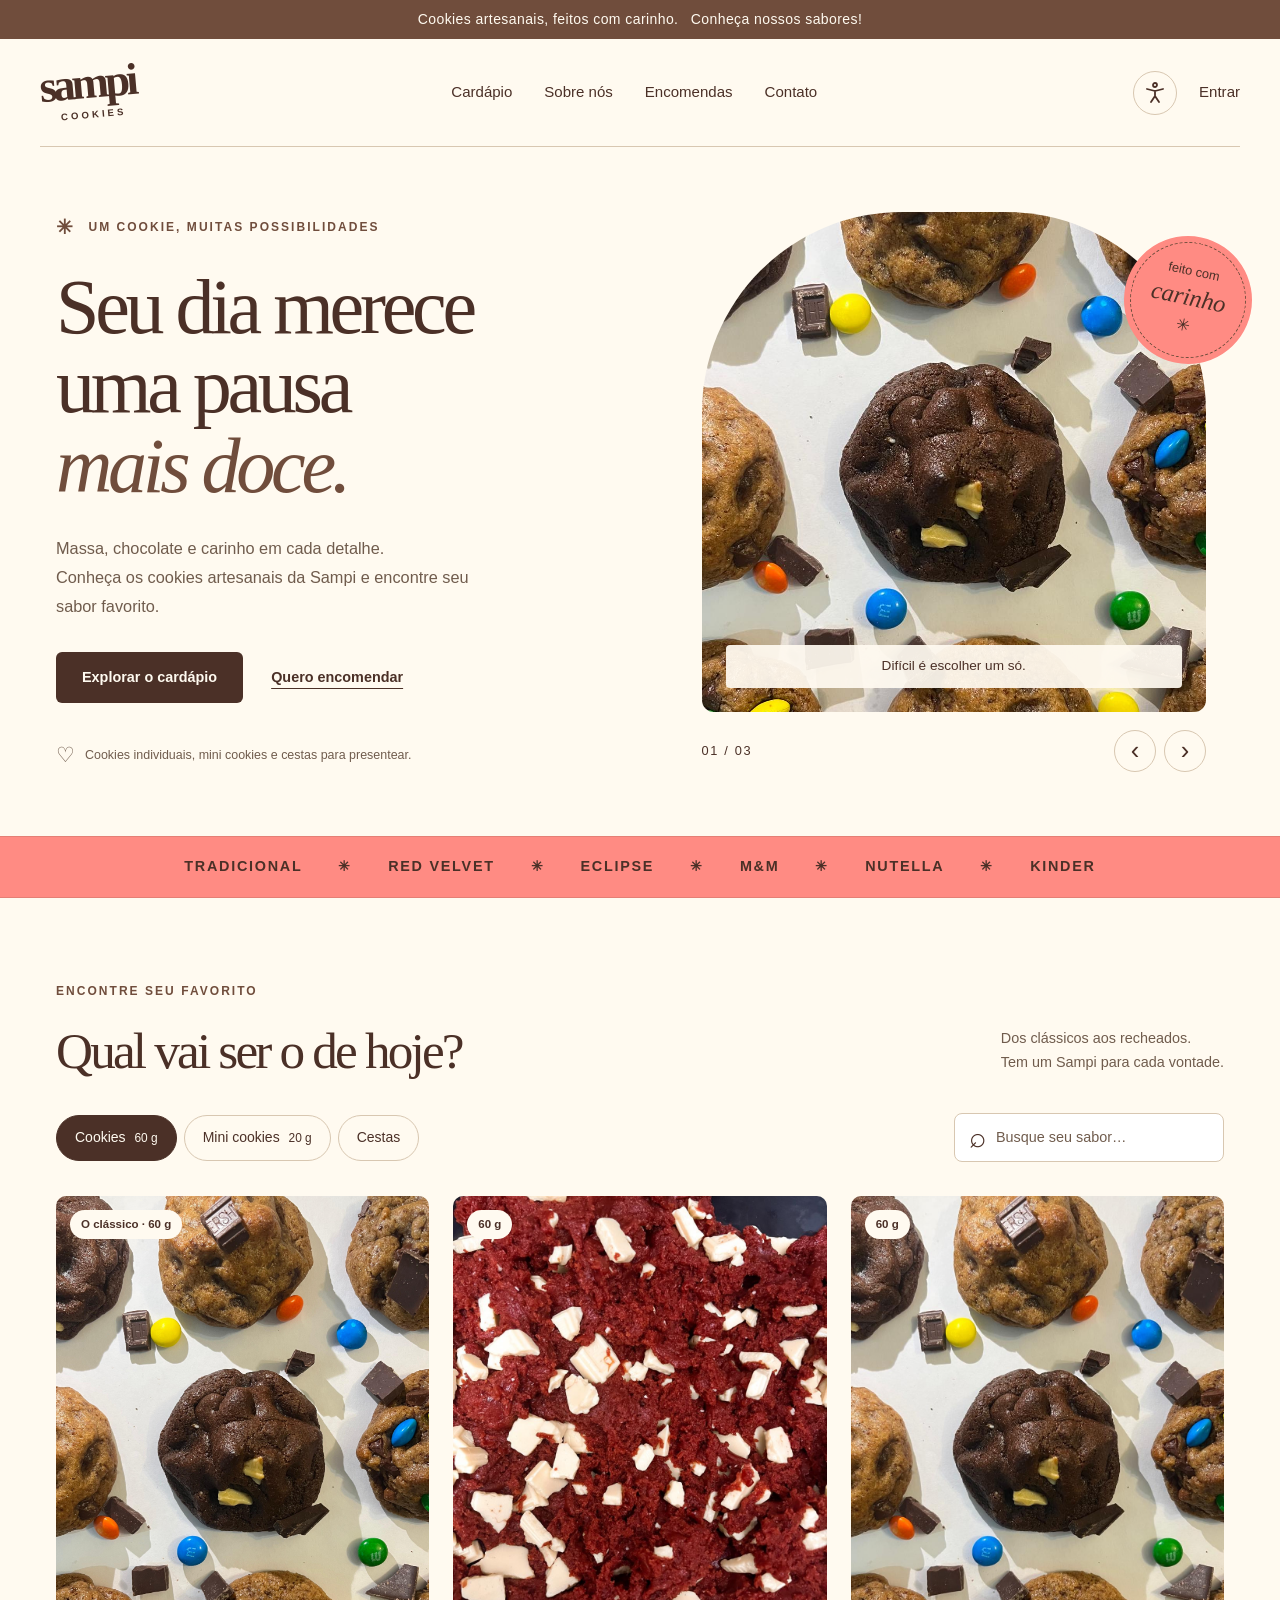
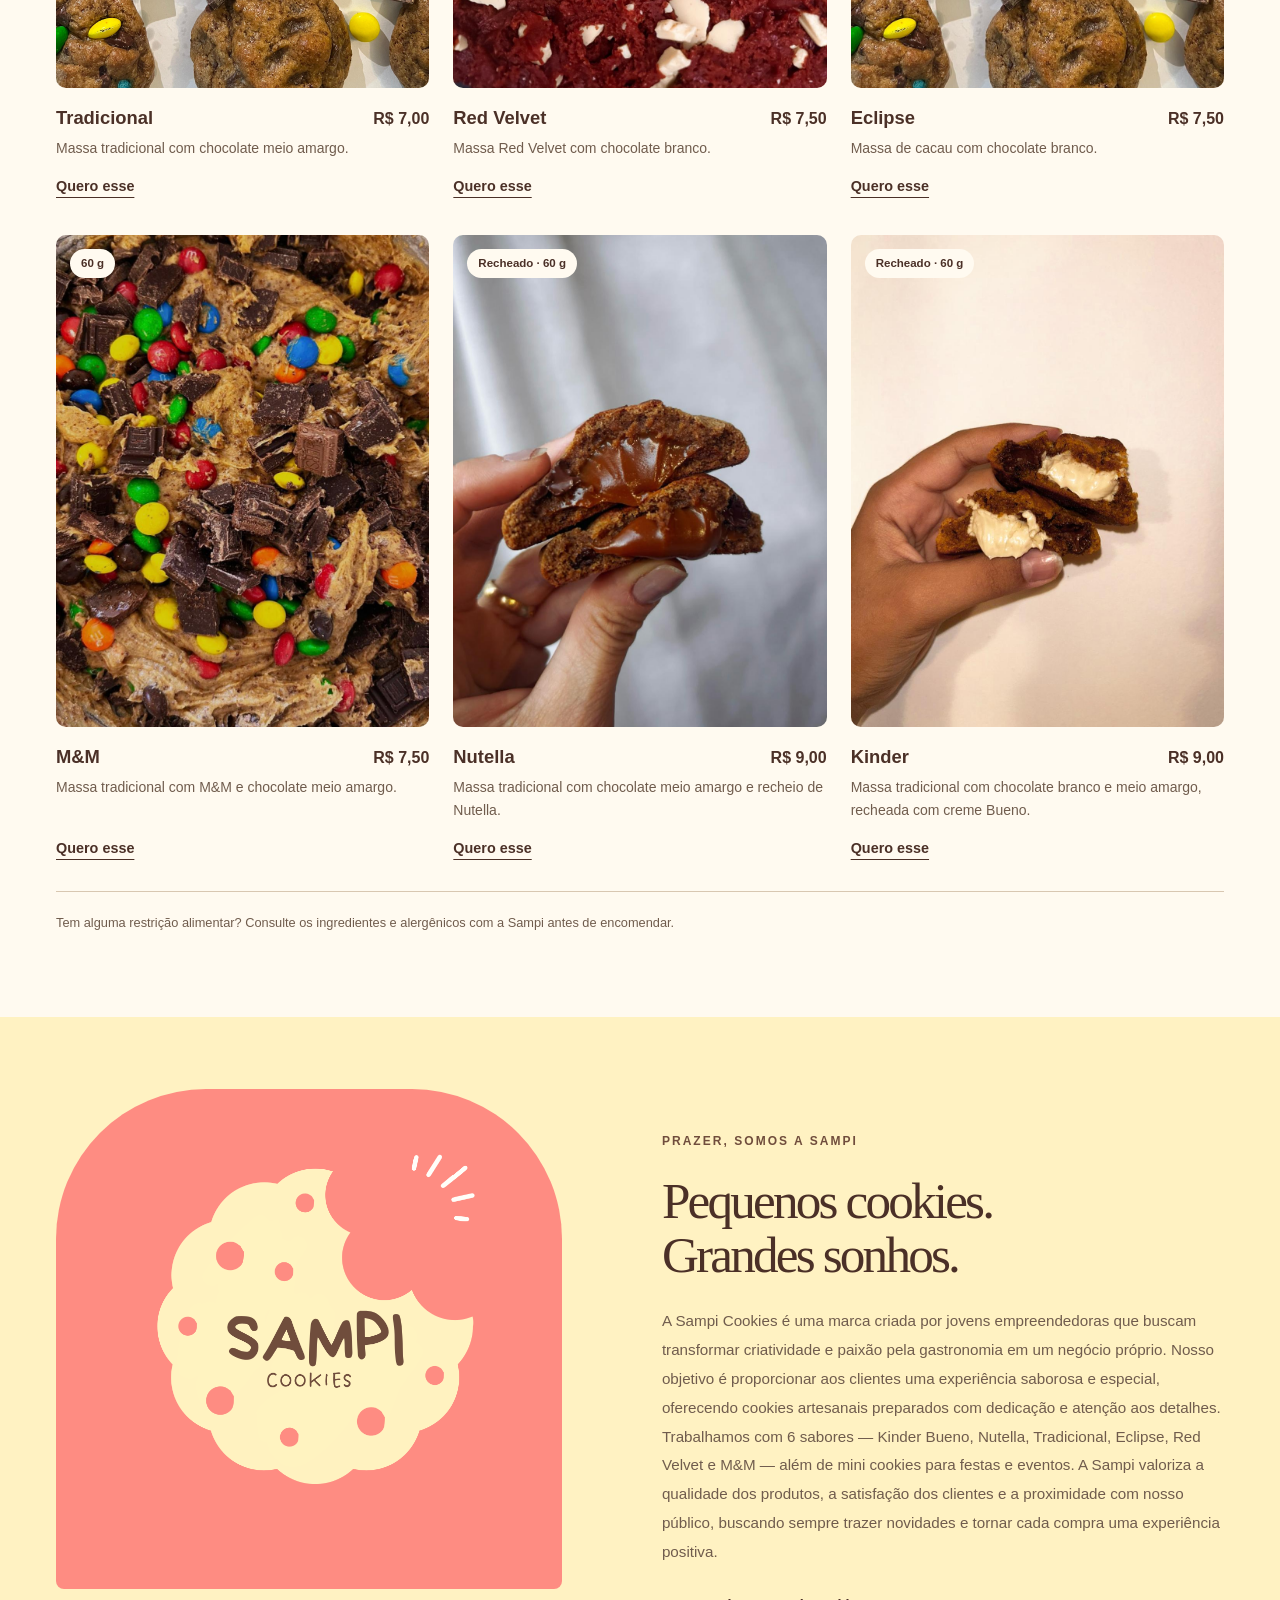
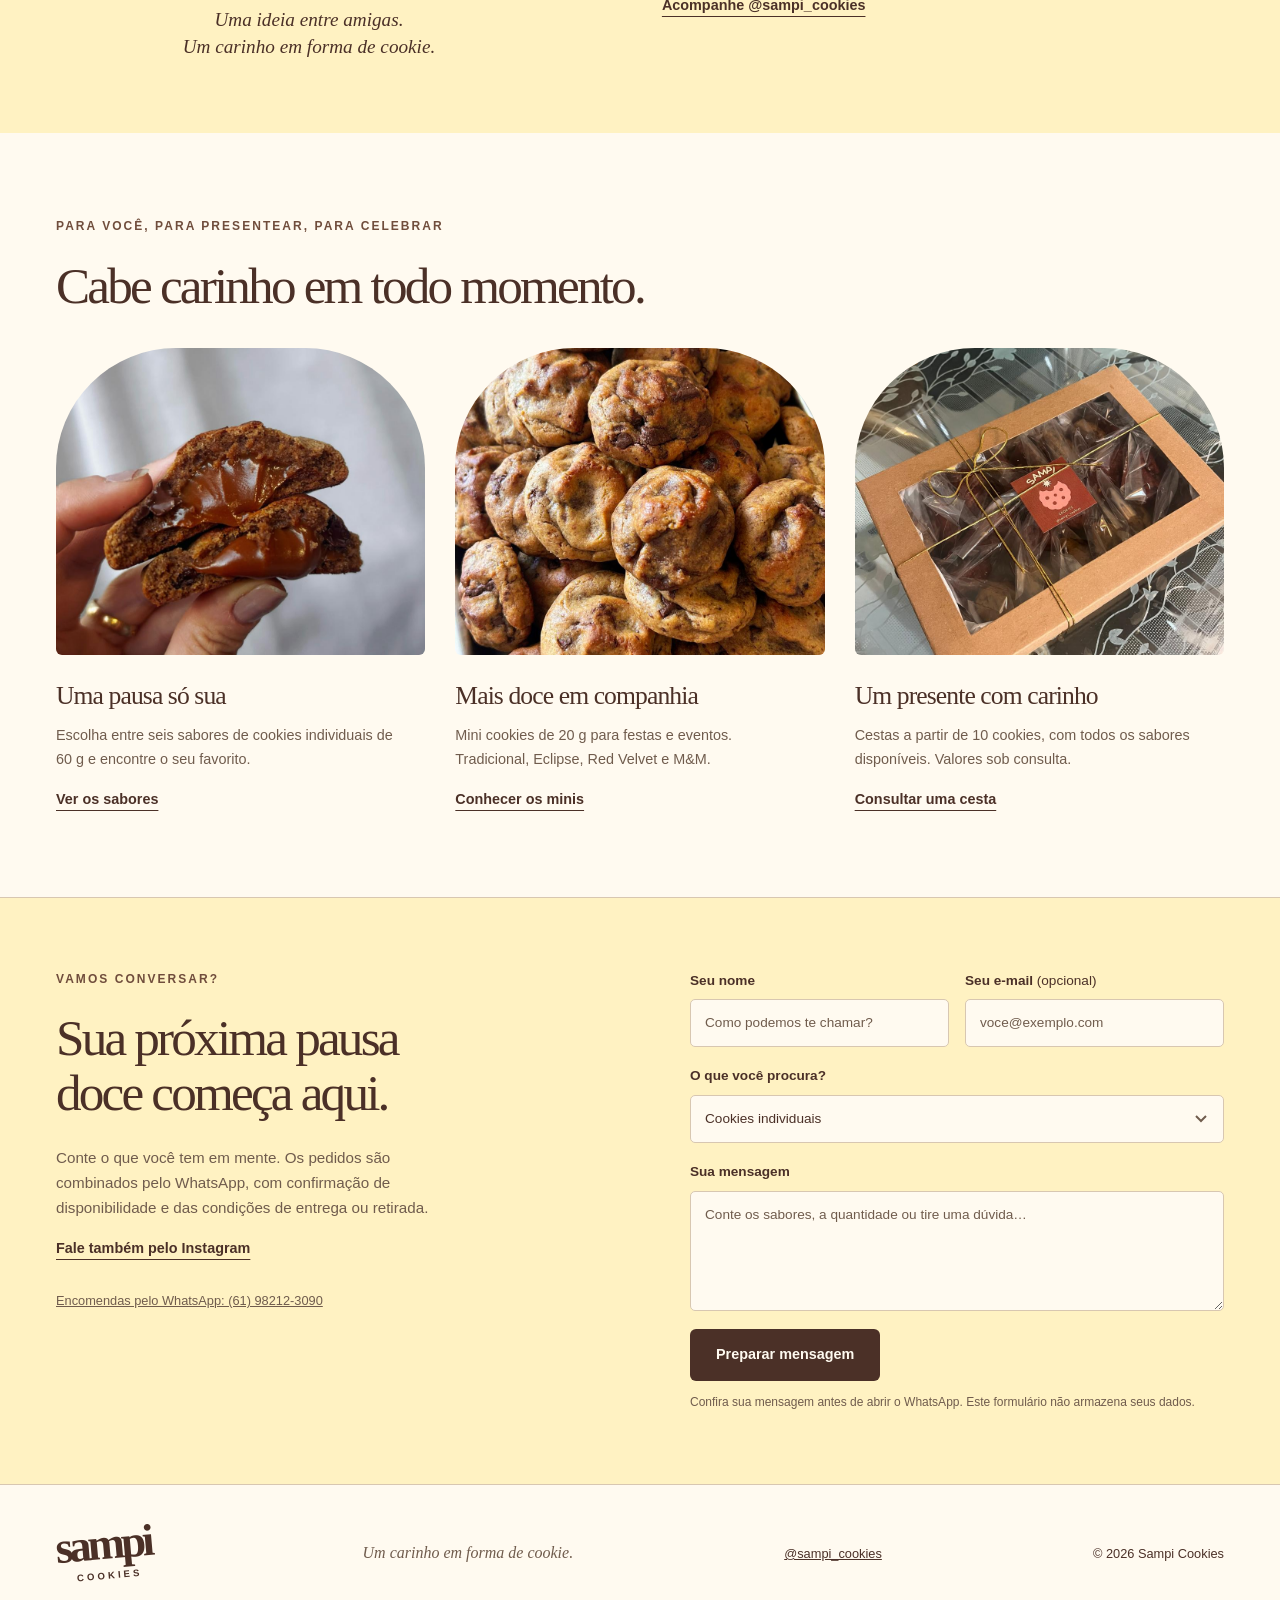
==== commit 7cfb5dea: "Atualiza precos dos mini cookies e simplifica botao de acessibilidade" ====
--- a/index.html
+++ b/index.html
@@ -23,9 +23,8 @@
         href="#contato">Contato</a>
     </nav>
     <div class="header-actions"><button class="accessibility-button" type="button" data-accessibility aria-expanded="false"
-        aria-controls="acessibilidade" aria-label="Acessibilidade: tema e tamanho do texto">
+        aria-controls="acessibilidade" aria-label="Acessibilidade: tema e tamanho do texto" title="Acessibilidade: tema e tamanho do texto">
         <svg aria-hidden="true" viewBox="0 0 24 24" fill="none" stroke="currentColor" stroke-width="1.8" stroke-linecap="round" stroke-linejoin="round"><circle cx="12" cy="4" r="2"/><path d="M4 8l8 2 8-2M12 10v5m0 0-4 6m4-6 4 6"/></svg>
-        <span>Acessibilidade<small>Tema e tamanho do texto</small></span>
       </button><a class="account-link"
         href="login.html">Entrar</a></div>
   </header>
@@ -84,8 +83,8 @@
       <div id="catalogo" class="product-grid" role="tabpanel" aria-labelledby="tab-individuais"></div>
       <noscript>
         <p>Ative o JavaScript para explorar o catálogo interativo. Cookies de 60 g: Tradicional R$ 7,00; Red Velvet,
-          Eclipse e M&M R$ 7,50; Nutella e Kinder R$ 9,00. Cestas a partir de 10 cookies, sob consulta. Consulte os mini
-          cookies pelo Instagram.</p>
+          Eclipse e M&M R$ 7,50; Nutella e Kinder R$ 9,00. Cestas a partir de 10 cookies, sob consulta. Mini cookies de
+          20 g: até 80 unidades, R$ 3,00 cada; a partir de 81 unidades, R$ 3,50 cada.</p>
       </noscript>
       <p class="menu-footnote">Tem alguma restrição alimentar? Consulte os ingredientes e alergênicos com a Sampi antes
         de encomendar.</p>
--- a/styles.css
+++ b/styles.css
@@ -235,12 +235,14 @@
 .accessibility-button {
   display: inline-flex;
   align-items: center;
-  gap: 10px;
-  min-height: 48px;
-  padding: 9px 14px;
-  border: 1px solid var(--brown);
-  border-radius: 8px;
-  background: var(--cream);
+  justify-content: center;
+  width: 44px;
+  height: 44px;
+  flex-shrink: 0;
+  padding: 9px;
+  border: 1px solid var(--line);
+  border-radius: 50%;
+  background: transparent;
   color: var(--ink);
   text-align: left;
   font-size: .875em;
@@ -252,13 +254,6 @@
   width: 24px;
   height: 24px;
   flex-shrink: 0;
-}
-
-.accessibility-button small {
-  display: block;
-  margin-top: 3px;
-  font-size: .875em;
-  font-weight: 400;
 }
 
 .accessibility-button:hover,
@@ -638,6 +633,7 @@
 
 .product-title {
   display: flex;
+  flex-wrap: wrap;
   justify-content: space-between;
   gap: 12px;
   margin-top: 18px;
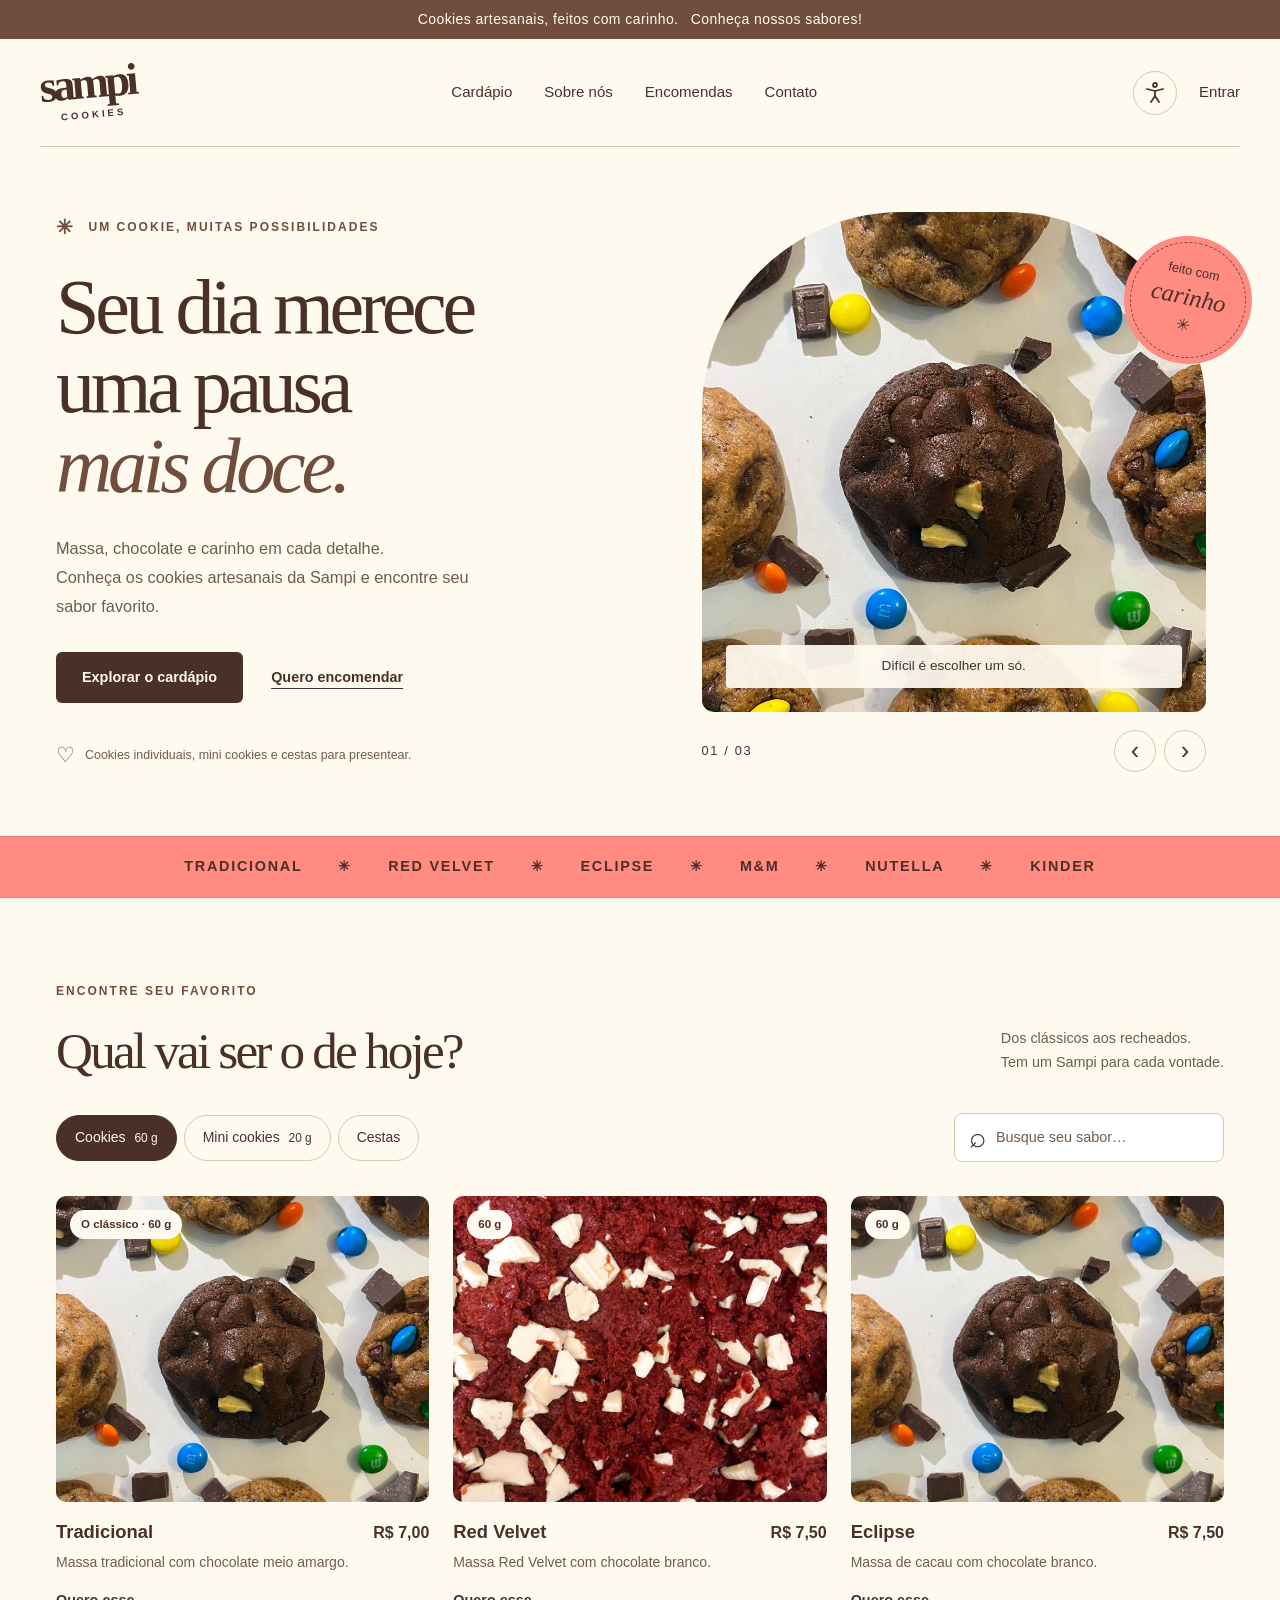
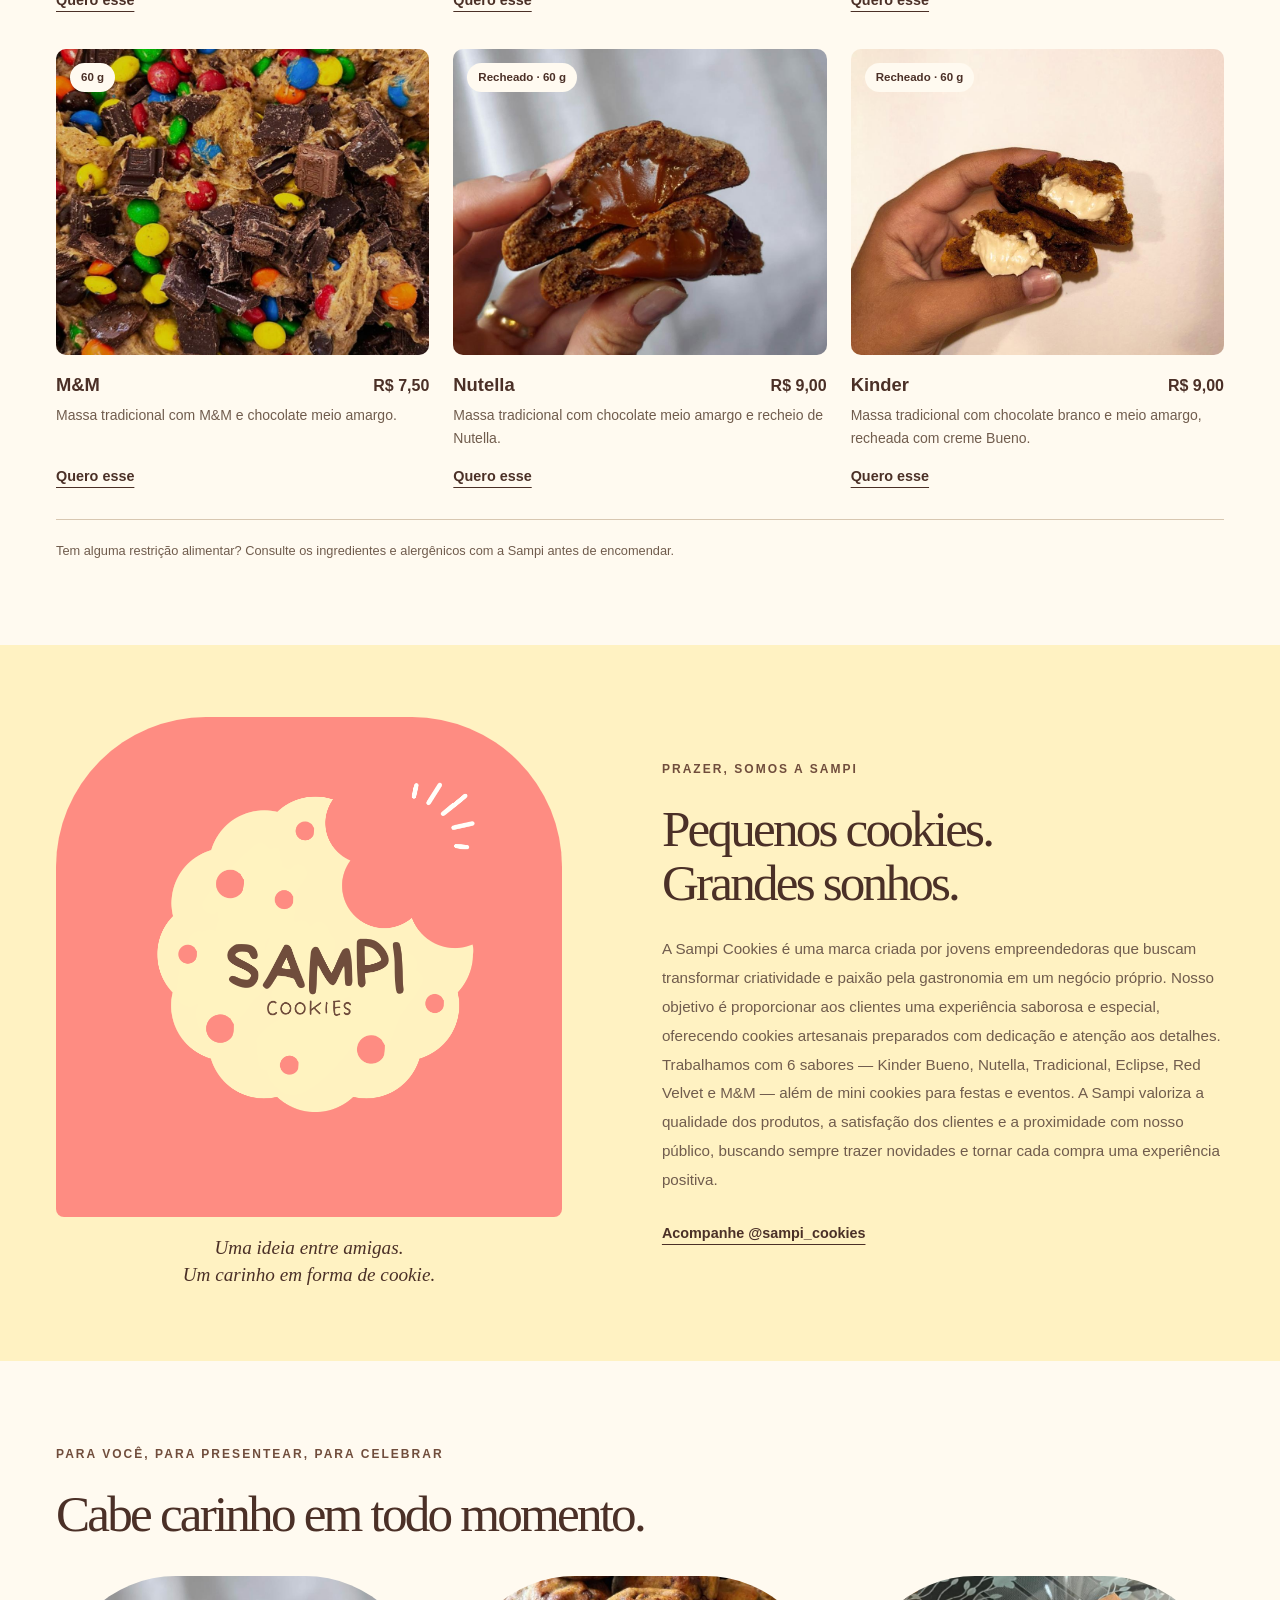
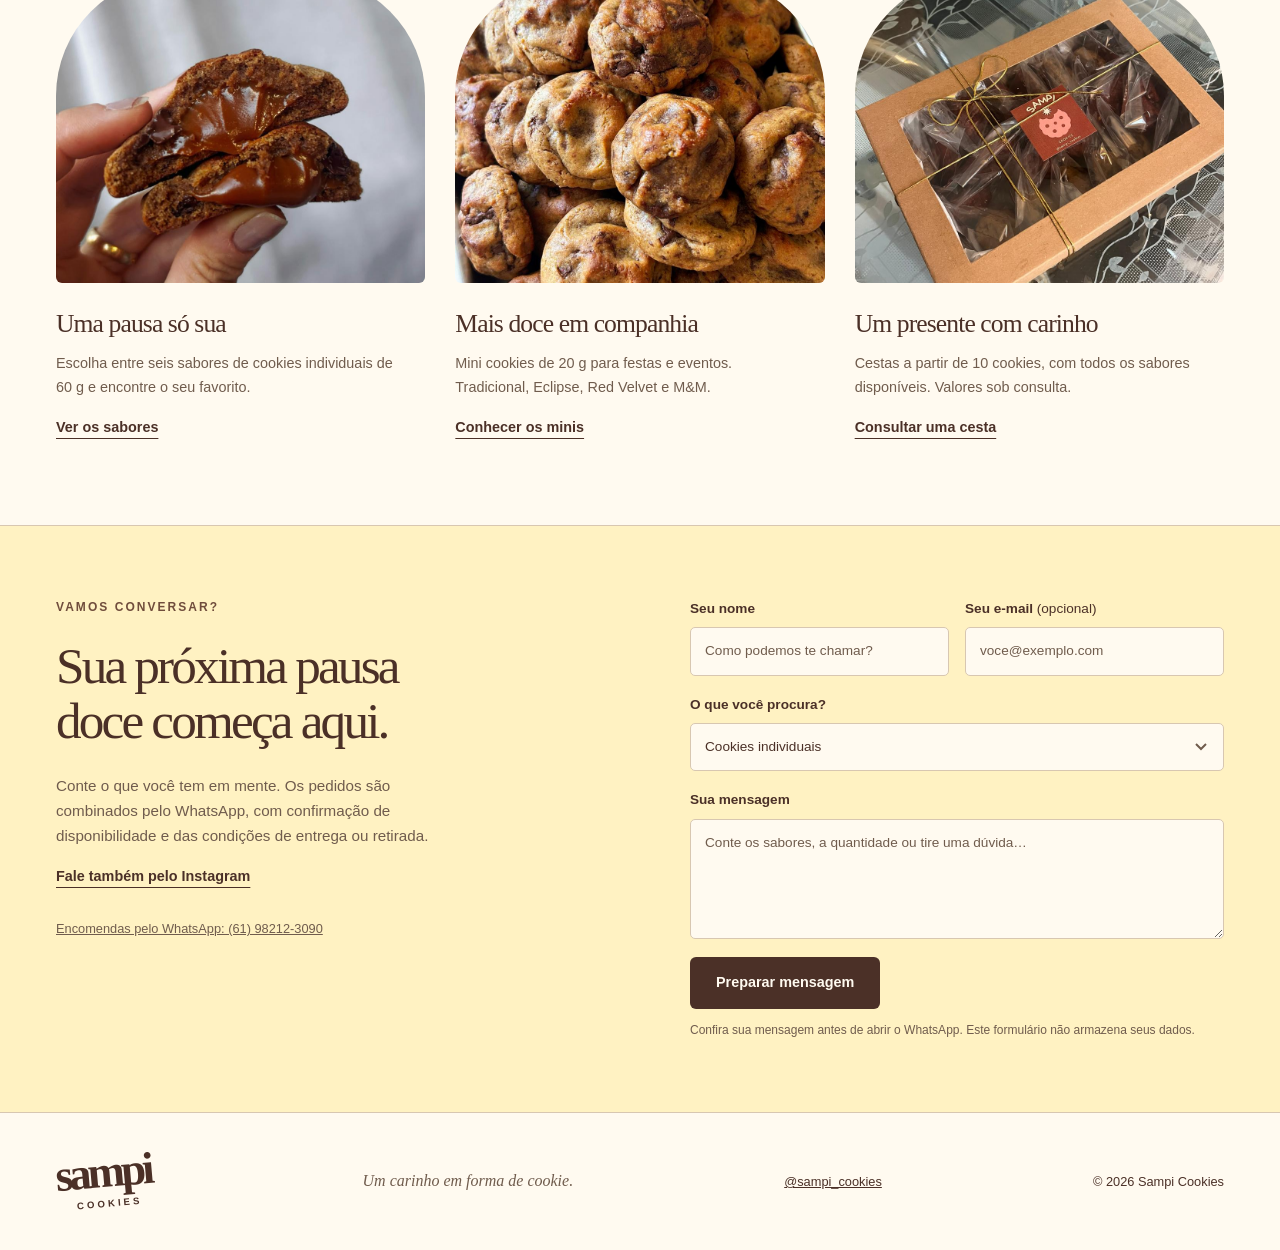
==== commit f214c75e: "Corrige proporcao das fotos e registra testes no Opera GX" ====
--- a/index.html
+++ b/index.html
@@ -92,7 +92,7 @@
     <section class="about-section" id="sobre" aria-labelledby="about-title">
       <div class="section-shell about-layout">
         <div class="about-art"><img src="logos/julini/3.png"
-            alt="Logo Sampi Cookies: um cookie creme com mordida, sobre fundo coral" loading="lazy"><span
+            alt="Logo Sampi Cookies: um cookie creme com mordida, sobre fundo coral" loading="lazy" width="2000" height="2000"><span
             class="about-caption">Uma ideia entre amigas.<br>Um carinho em forma de cookie.</span></div>
         <div class="about-copy">
           <p class="eyebrow">PRAZER, SOMOS A SAMPI</p>
@@ -117,19 +117,19 @@
       </div>
       <div class="occasion-grid">
         <article><img src="imagens/cookie-recheado-chocolate-cremoso-01.jpeg"
-            alt="Cookie partido ao meio mostrando seu recheio de chocolate" loading="lazy">
+            alt="Cookie partido ao meio mostrando seu recheio de chocolate" loading="lazy" width="960" height="1280">
           <h3>Uma pausa só sua</h3>
           <p>Escolha entre seis sabores de cookies individuais de 60 g e encontre o seu favorito.</p><a
             class="text-link" href="#cardapio" data-jump-category="individuais">Ver os sabores</a>
         </article>
         <article><img src="imagens/mini-cookies-com-chocolate.jpeg" alt="Vários mini cookies com pedaços de chocolate"
-            loading="lazy">
+            loading="lazy" width="960" height="1280">
           <h3>Mais doce em companhia</h3>
           <p>Mini cookies de 20 g para festas e eventos. Tradicional, Eclipse, Red Velvet e M&M.</p><a class="text-link"
             href="#cardapio" data-jump-category="mini">Conhecer os minis</a>
         </article>
         <article><img src="imagens/caixa-presente-cookies-01.jpeg"
-            alt="Caixa de cookies com visor transparente, laço e etiqueta da Sampi" loading="lazy">
+            alt="Caixa de cookies com visor transparente, laço e etiqueta da Sampi" loading="lazy" width="960" height="1280">
           <h3>Um presente com carinho</h3>
           <p>Cestas a partir de 10 cookies, com todos os sabores disponíveis. Valores sob consulta.</p><a
             class="text-link" href="#contato">Consultar uma cesta</a>
--- a/styles.css
+++ b/styles.css
@@ -610,6 +610,7 @@
 
 .product-image-wrap img {
   width: 100%;
+  height: auto;
   aspect-ratio: 1.22;
   object-fit: cover;
   transition: transform .4s
@@ -692,6 +693,7 @@
 
 .about-art img {
   width: 100%;
+  height: auto;
   max-height: 500px;
   object-fit: cover;
   object-position: center;
@@ -730,6 +732,7 @@
 
 .occasion-grid img {
   width: 100%;
+  height: auto;
   aspect-ratio: 1.2;
   object-fit: cover;
   border-radius: 120px 120px 6px 6px;
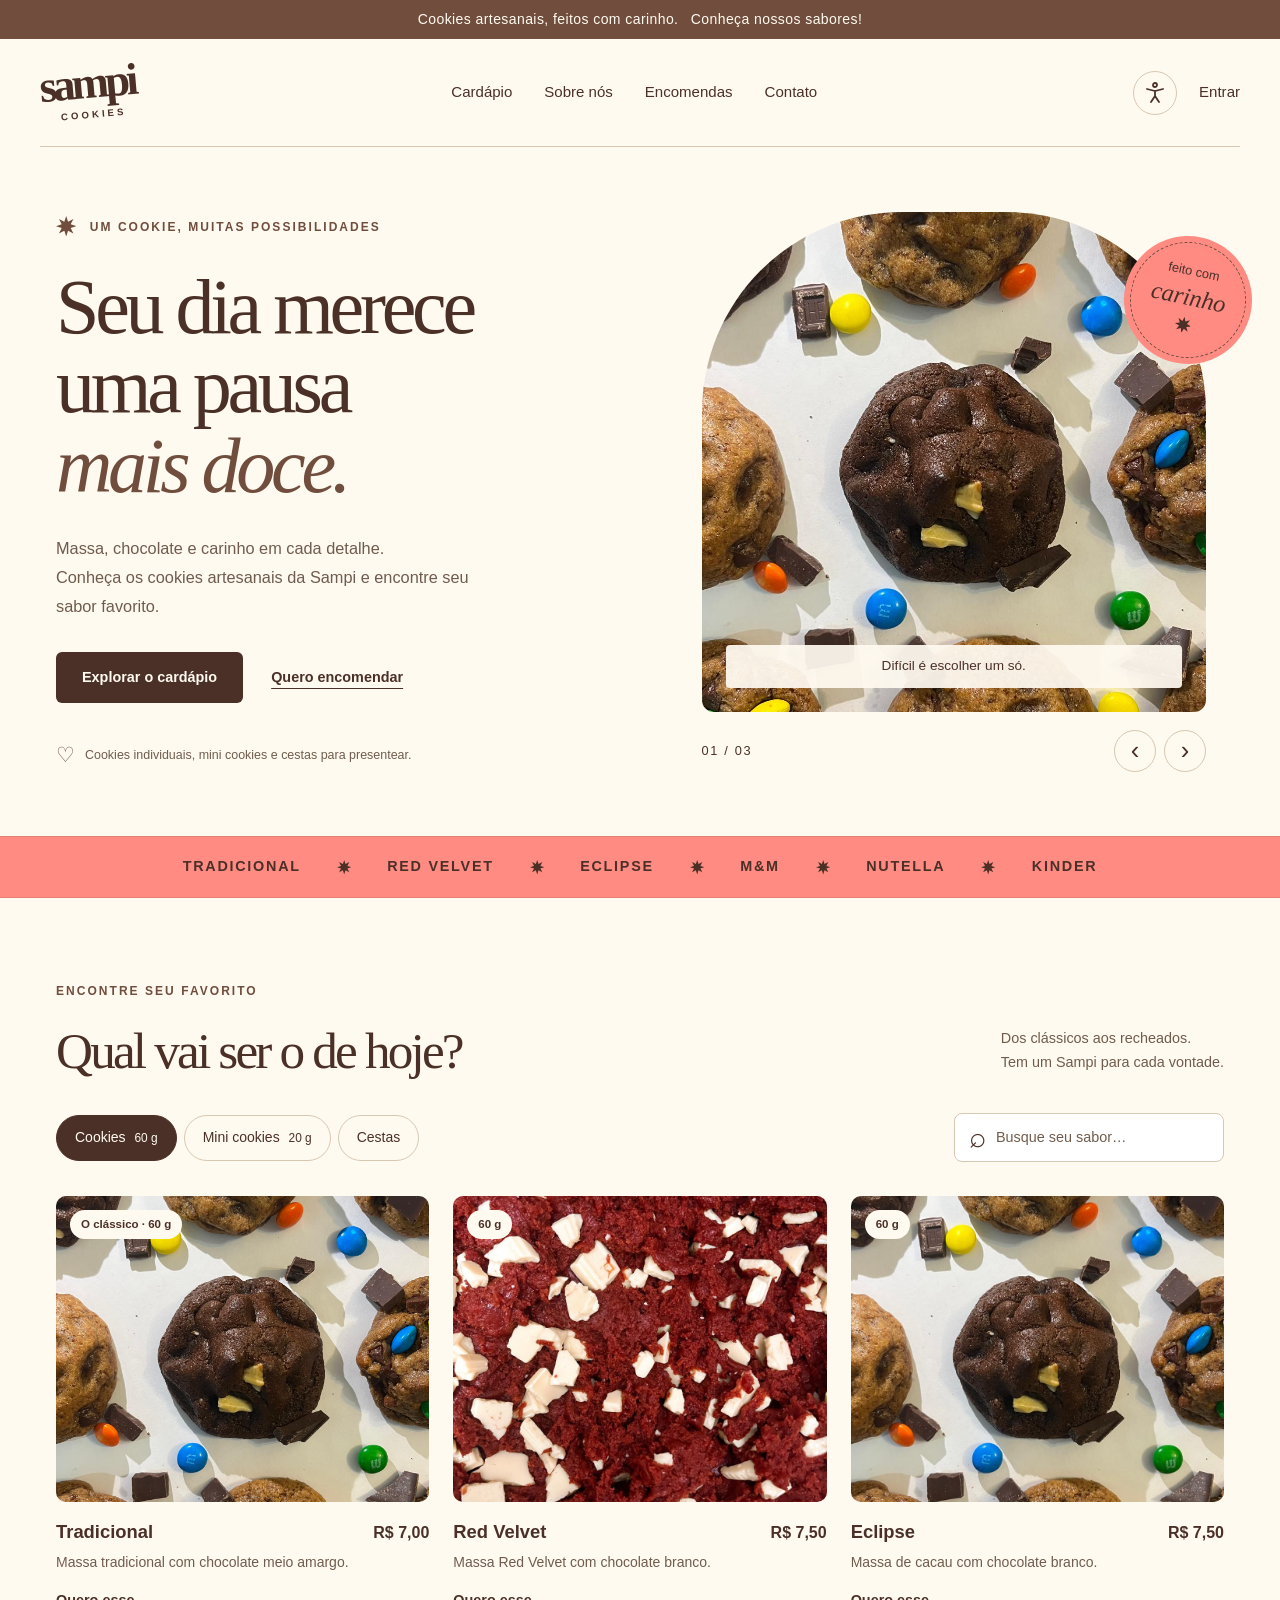
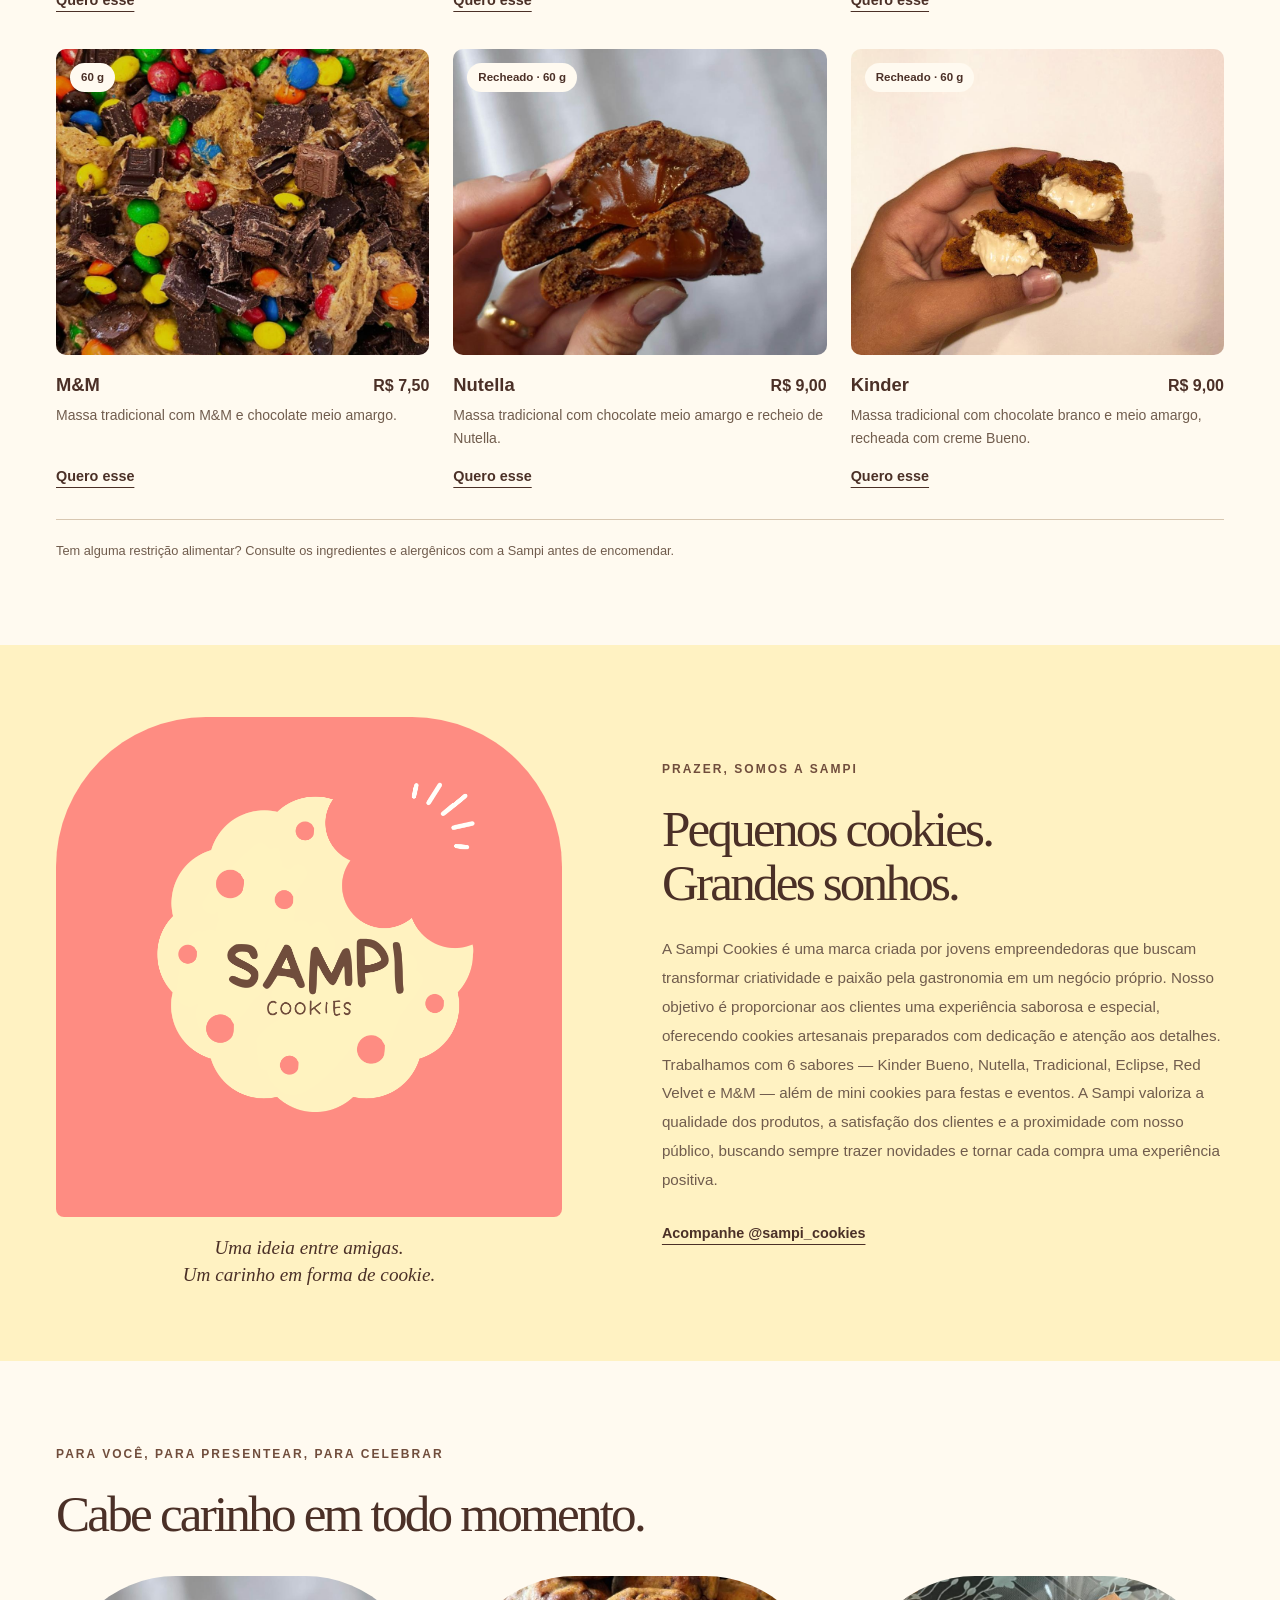
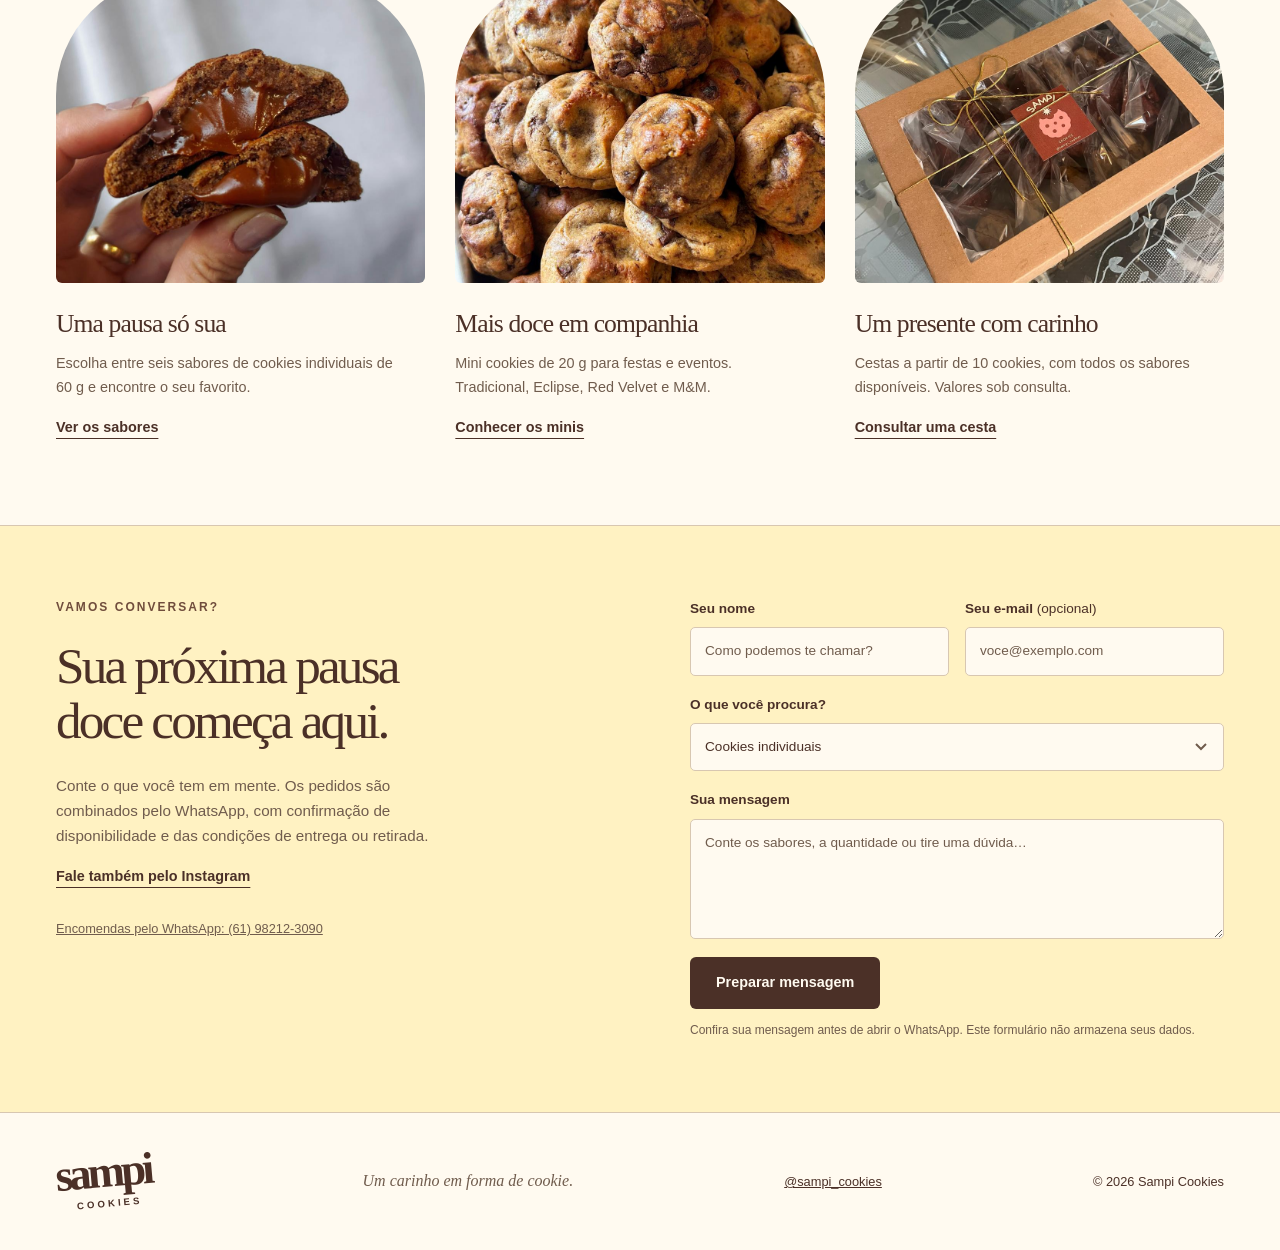
==== commit 72adc3d1: "Substitui estrelas por SVG para evitar emojis no celular" ====
--- a/index.html
+++ b/index.html
@@ -38,7 +38,7 @@
   <main id="conteudo">
     <section class="hero section-shell" aria-labelledby="hero-title">
       <div class="hero-copy">
-        <p class="eyebrow"><span class="little-star" aria-hidden="true">✳</span> UM COOKIE, MUITAS POSSIBILIDADES</p>
+        <p class="eyebrow"><span class="little-star" aria-hidden="true"><svg class="decorative-star" viewBox="0 0 24 24" aria-hidden="true" focusable="false"><path d="m12 0 2.2 6.7 6.3-3.2-3.2 6.3L24 12l-6.7 2.2 3.2 6.3-6.3-3.2L12 24l-2.2-6.7-6.3 3.2 3.2-6.3L0 12l6.7-2.2-3.2-6.3 6.3 3.2Z"/></svg></span> UM COOKIE, MUITAS POSSIBILIDADES</p>
         <h1 id="hero-title">Seu dia merece<br>uma pausa<br><em>mais doce.</em></h1>
         <p class="hero-description">Massa, chocolate e carinho em cada detalhe.<br>Conheça os cookies artesanais da
           Sampi e encontre seu sabor favorito.</p>
@@ -52,15 +52,15 @@
             src="imagens/cookies-sortidos-fundo-claro-01.jpeg"
             alt="Cookies de massas e coberturas variadas com pedaços de chocolate e confeitos coloridos"
             fetchpriority="high"><span class="photo-caption" id="photo-caption">Difícil é escolher um só.</span></div>
-        <div class="cookie-stamp" aria-hidden="true">feito com<br><strong>carinho</strong><span>✳</span></div>
+        <div class="cookie-stamp" aria-hidden="true">feito com<br><strong>carinho</strong><span><svg class="decorative-star" viewBox="0 0 24 24" aria-hidden="true" focusable="false"><path d="m12 0 2.2 6.7 6.3-3.2-3.2 6.3L24 12l-6.7 2.2 3.2 6.3-6.3-3.2L12 24l-2.2-6.7-6.3 3.2 3.2-6.3L0 12l6.7-2.2-3.2-6.3 6.3 3.2Z"/></svg></span></div>
         <div class="carousel-controls"><span id="slide-counter" aria-live="polite" aria-atomic="true">01 / 03</span>
           <div><button type="button" id="slide-prev" aria-label="Foto anterior">‹</button><button type="button"
               id="slide-next" aria-label="Próxima foto">›</button></div>
         </div>
       </div>
     </section>
-    <div class="flavor-ribbon" aria-hidden="true"><span>TRADICIONAL</span> ✳ <span>RED VELVET</span> ✳
-      <span>ECLIPSE</span> ✳ <span>M&M</span> ✳ <span>NUTELLA</span> ✳ <span>KINDER</span></div>
+    <div class="flavor-ribbon" aria-hidden="true"><span>TRADICIONAL</span> <svg class="decorative-star" viewBox="0 0 24 24" aria-hidden="true" focusable="false"><path d="m12 0 2.2 6.7 6.3-3.2-3.2 6.3L24 12l-6.7 2.2 3.2 6.3-6.3-3.2L12 24l-2.2-6.7-6.3 3.2 3.2-6.3L0 12l6.7-2.2-3.2-6.3 6.3 3.2Z"/></svg> <span>RED VELVET</span> <svg class="decorative-star" viewBox="0 0 24 24" aria-hidden="true" focusable="false"><path d="m12 0 2.2 6.7 6.3-3.2-3.2 6.3L24 12l-6.7 2.2 3.2 6.3-6.3-3.2L12 24l-2.2-6.7-6.3 3.2 3.2-6.3L0 12l6.7-2.2-3.2-6.3 6.3 3.2Z"/></svg>
+      <span>ECLIPSE</span> <svg class="decorative-star" viewBox="0 0 24 24" aria-hidden="true" focusable="false"><path d="m12 0 2.2 6.7 6.3-3.2-3.2 6.3L24 12l-6.7 2.2 3.2 6.3-6.3-3.2L12 24l-2.2-6.7-6.3 3.2 3.2-6.3L0 12l6.7-2.2-3.2-6.3 6.3 3.2Z"/></svg> <span>M&M</span> <svg class="decorative-star" viewBox="0 0 24 24" aria-hidden="true" focusable="false"><path d="m12 0 2.2 6.7 6.3-3.2-3.2 6.3L24 12l-6.7 2.2 3.2 6.3-6.3-3.2L12 24l-2.2-6.7-6.3 3.2 3.2-6.3L0 12l6.7-2.2-3.2-6.3 6.3 3.2Z"/></svg> <span>NUTELLA</span> <svg class="decorative-star" viewBox="0 0 24 24" aria-hidden="true" focusable="false"><path d="m12 0 2.2 6.7 6.3-3.2-3.2 6.3L24 12l-6.7 2.2 3.2 6.3-6.3-3.2L12 24l-2.2-6.7-6.3 3.2 3.2-6.3L0 12l6.7-2.2-3.2-6.3 6.3 3.2Z"/></svg> <span>KINDER</span></div>
     <section class="menu-section section-shell" id="cardapio" aria-labelledby="menu-title">
       <div class="section-heading">
         <div>
--- a/styles.css
+++ b/styles.css
@@ -323,6 +323,15 @@
   margin-bottom: 22px
 }
 
+.decorative-star {
+  display: inline-block;
+  width: 1em;
+  height: 1em;
+  fill: currentColor;
+  vertical-align: -.125em;
+  flex-shrink: 0;
+}
+
 .little-star {
   font-size: 1.7em;
   vertical-align: middle;
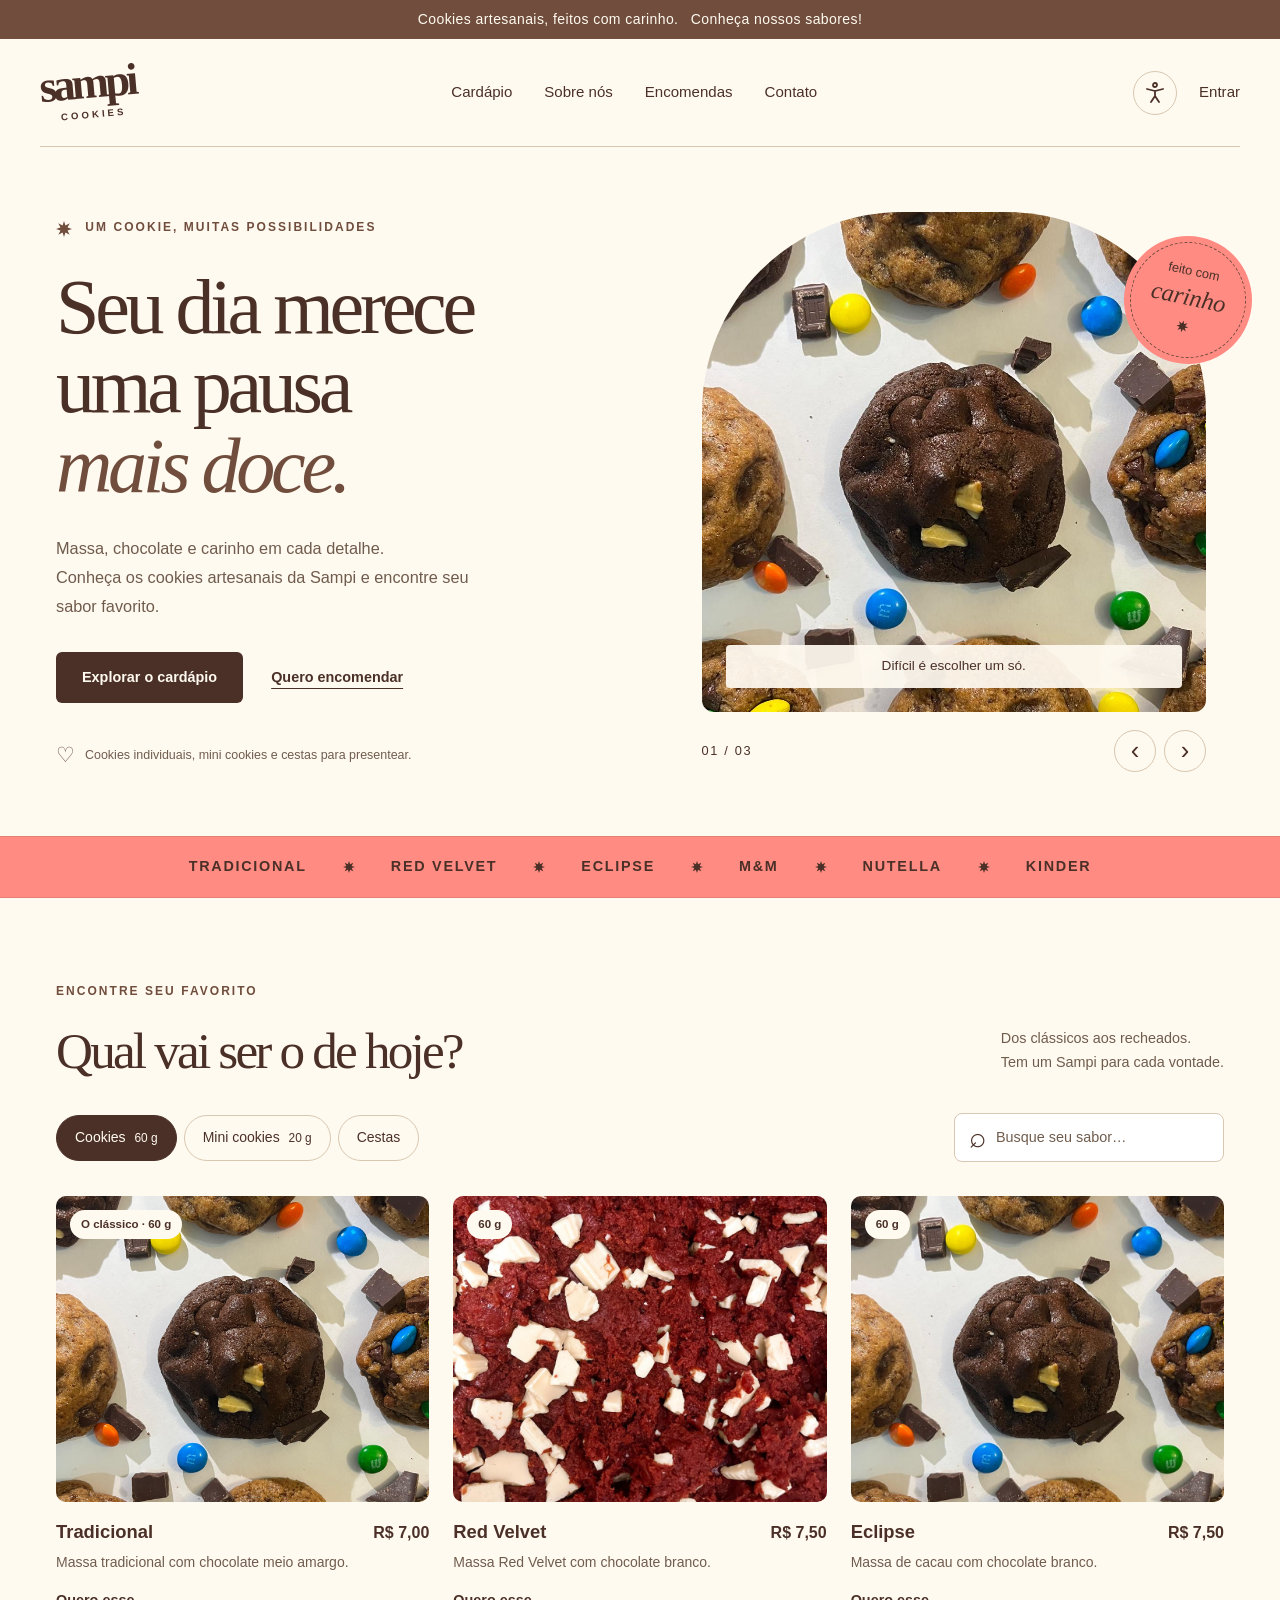
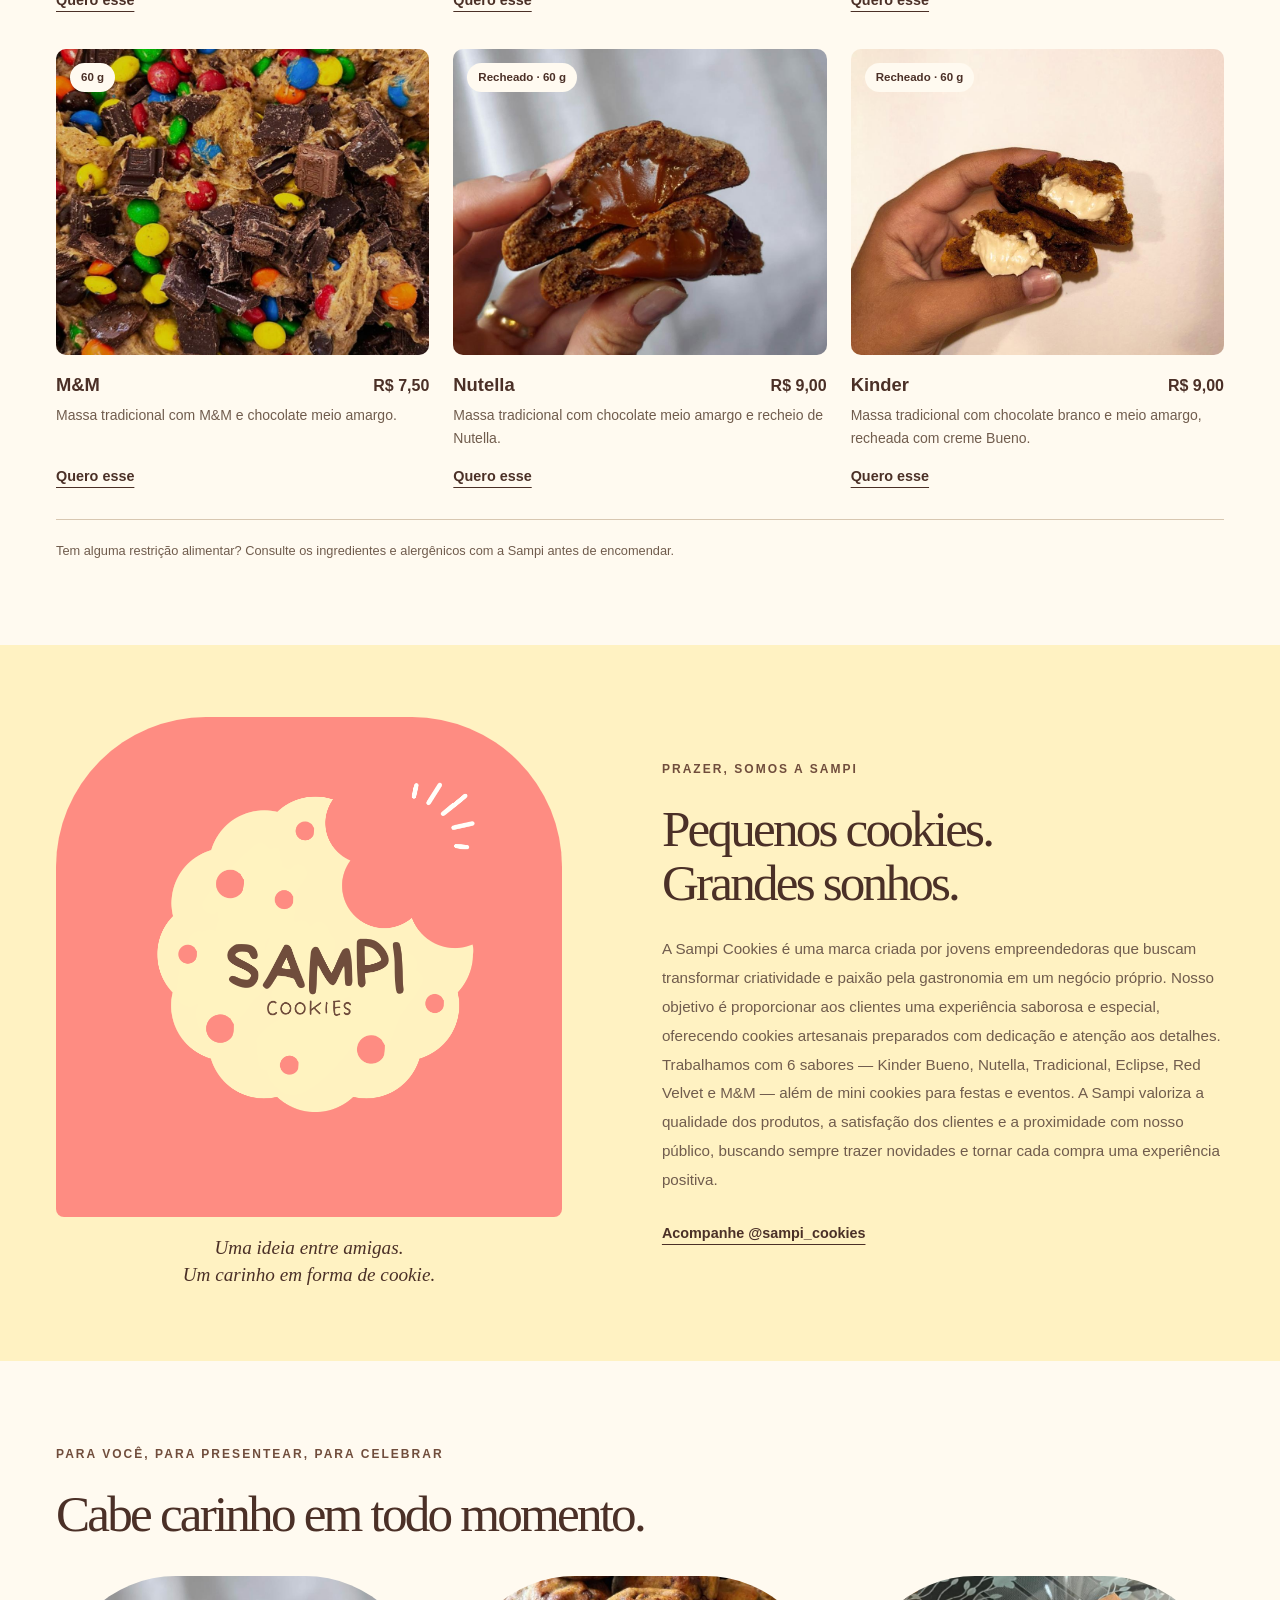
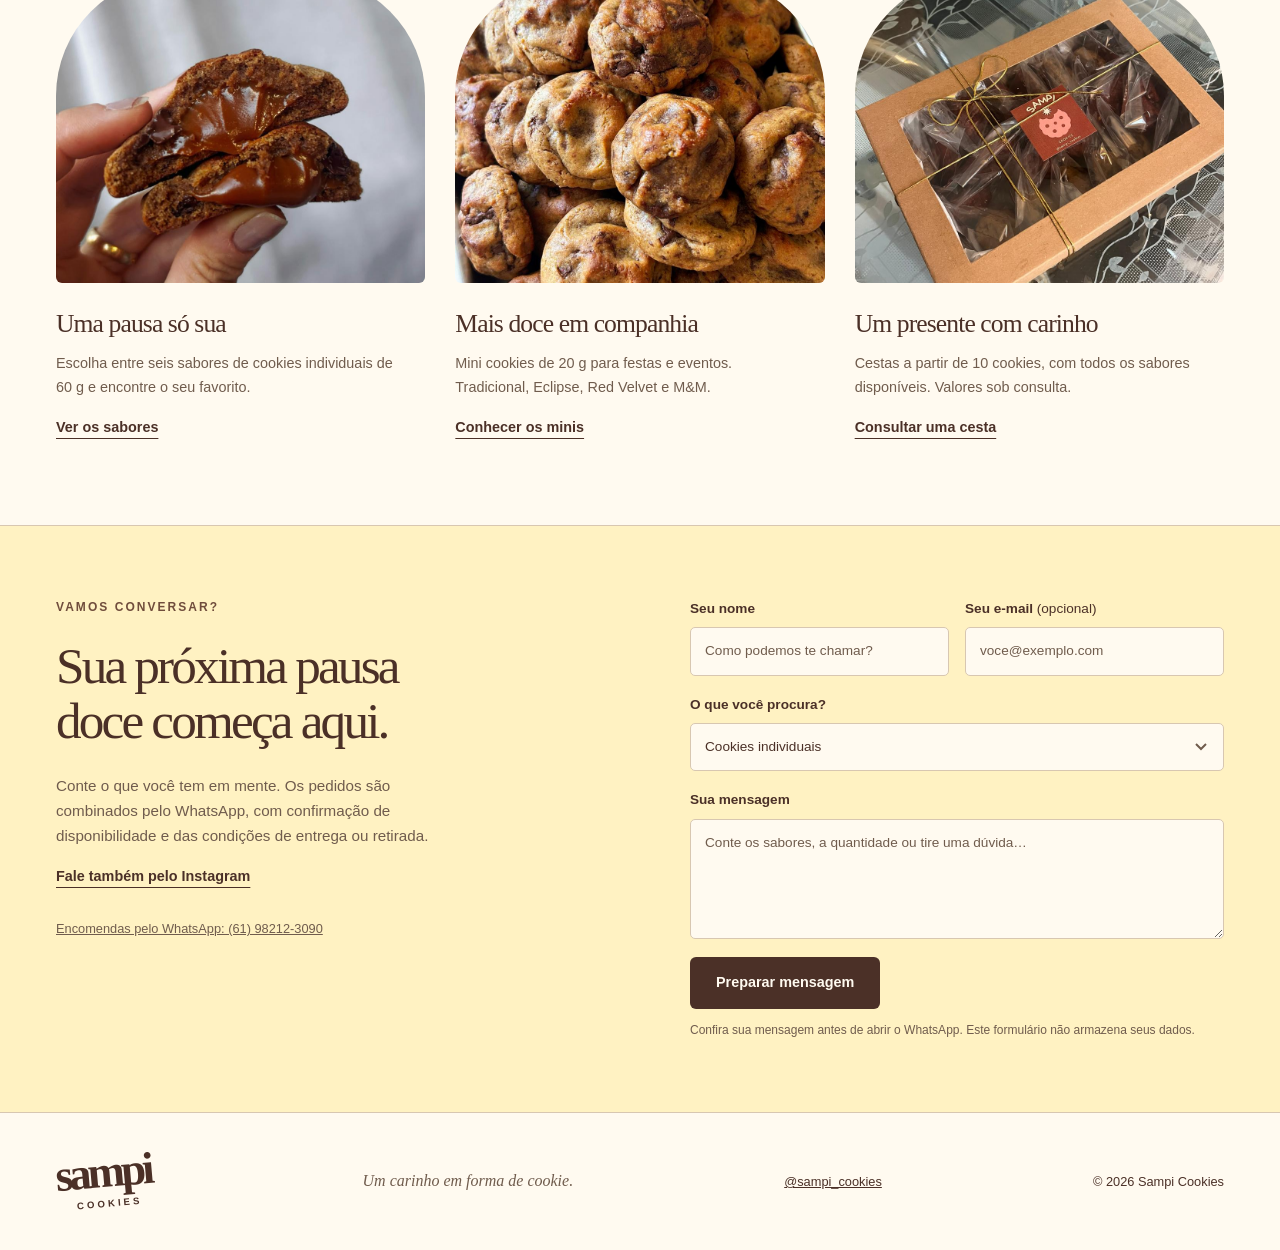
==== commit 93d7cedd: "Fixa dimensoes das estrelas e atualiza cache do CSS" ====
--- a/index.html
+++ b/index.html
@@ -9,7 +9,7 @@
   <meta name="theme-color" content="#704d3c">
   <title>Sampi Cookies · Um momento mais doce</title>
   <link rel="icon" href="logos/julini/1.png" type="image/png">
-  <link rel="stylesheet" href="styles.css">
+  <link rel="stylesheet" href="styles.css?v=3">
   <script src="script.js" defer></script>
 </head>
 
@@ -38,7 +38,7 @@
   <main id="conteudo">
     <section class="hero section-shell" aria-labelledby="hero-title">
       <div class="hero-copy">
-        <p class="eyebrow"><span class="little-star" aria-hidden="true"><svg class="decorative-star" viewBox="0 0 24 24" aria-hidden="true" focusable="false"><path d="m12 0 2.2 6.7 6.3-3.2-3.2 6.3L24 12l-6.7 2.2 3.2 6.3-6.3-3.2L12 24l-2.2-6.7-6.3 3.2 3.2-6.3L0 12l6.7-2.2-3.2-6.3 6.3 3.2Z"/></svg></span> UM COOKIE, MUITAS POSSIBILIDADES</p>
+        <p class="eyebrow"><span class="little-star" aria-hidden="true"><svg class="decorative-star" width="12" height="12" viewBox="0 0 24 24" aria-hidden="true" focusable="false"><path d="m12 0 2.2 6.7 6.3-3.2-3.2 6.3L24 12l-6.7 2.2 3.2 6.3-6.3-3.2L12 24l-2.2-6.7-6.3 3.2 3.2-6.3L0 12l6.7-2.2-3.2-6.3 6.3 3.2Z"/></svg></span> UM COOKIE, MUITAS POSSIBILIDADES</p>
         <h1 id="hero-title">Seu dia merece<br>uma pausa<br><em>mais doce.</em></h1>
         <p class="hero-description">Massa, chocolate e carinho em cada detalhe.<br>Conheça os cookies artesanais da
           Sampi e encontre seu sabor favorito.</p>
@@ -52,15 +52,15 @@
             src="imagens/cookies-sortidos-fundo-claro-01.jpeg"
             alt="Cookies de massas e coberturas variadas com pedaços de chocolate e confeitos coloridos"
             fetchpriority="high"><span class="photo-caption" id="photo-caption">Difícil é escolher um só.</span></div>
-        <div class="cookie-stamp" aria-hidden="true">feito com<br><strong>carinho</strong><span><svg class="decorative-star" viewBox="0 0 24 24" aria-hidden="true" focusable="false"><path d="m12 0 2.2 6.7 6.3-3.2-3.2 6.3L24 12l-6.7 2.2 3.2 6.3-6.3-3.2L12 24l-2.2-6.7-6.3 3.2 3.2-6.3L0 12l6.7-2.2-3.2-6.3 6.3 3.2Z"/></svg></span></div>
+        <div class="cookie-stamp" aria-hidden="true">feito com<br><strong>carinho</strong><span><svg class="decorative-star" width="12" height="12" viewBox="0 0 24 24" aria-hidden="true" focusable="false"><path d="m12 0 2.2 6.7 6.3-3.2-3.2 6.3L24 12l-6.7 2.2 3.2 6.3-6.3-3.2L12 24l-2.2-6.7-6.3 3.2 3.2-6.3L0 12l6.7-2.2-3.2-6.3 6.3 3.2Z"/></svg></span></div>
         <div class="carousel-controls"><span id="slide-counter" aria-live="polite" aria-atomic="true">01 / 03</span>
           <div><button type="button" id="slide-prev" aria-label="Foto anterior">‹</button><button type="button"
               id="slide-next" aria-label="Próxima foto">›</button></div>
         </div>
       </div>
     </section>
-    <div class="flavor-ribbon" aria-hidden="true"><span>TRADICIONAL</span> <svg class="decorative-star" viewBox="0 0 24 24" aria-hidden="true" focusable="false"><path d="m12 0 2.2 6.7 6.3-3.2-3.2 6.3L24 12l-6.7 2.2 3.2 6.3-6.3-3.2L12 24l-2.2-6.7-6.3 3.2 3.2-6.3L0 12l6.7-2.2-3.2-6.3 6.3 3.2Z"/></svg> <span>RED VELVET</span> <svg class="decorative-star" viewBox="0 0 24 24" aria-hidden="true" focusable="false"><path d="m12 0 2.2 6.7 6.3-3.2-3.2 6.3L24 12l-6.7 2.2 3.2 6.3-6.3-3.2L12 24l-2.2-6.7-6.3 3.2 3.2-6.3L0 12l6.7-2.2-3.2-6.3 6.3 3.2Z"/></svg>
-      <span>ECLIPSE</span> <svg class="decorative-star" viewBox="0 0 24 24" aria-hidden="true" focusable="false"><path d="m12 0 2.2 6.7 6.3-3.2-3.2 6.3L24 12l-6.7 2.2 3.2 6.3-6.3-3.2L12 24l-2.2-6.7-6.3 3.2 3.2-6.3L0 12l6.7-2.2-3.2-6.3 6.3 3.2Z"/></svg> <span>M&M</span> <svg class="decorative-star" viewBox="0 0 24 24" aria-hidden="true" focusable="false"><path d="m12 0 2.2 6.7 6.3-3.2-3.2 6.3L24 12l-6.7 2.2 3.2 6.3-6.3-3.2L12 24l-2.2-6.7-6.3 3.2 3.2-6.3L0 12l6.7-2.2-3.2-6.3 6.3 3.2Z"/></svg> <span>NUTELLA</span> <svg class="decorative-star" viewBox="0 0 24 24" aria-hidden="true" focusable="false"><path d="m12 0 2.2 6.7 6.3-3.2-3.2 6.3L24 12l-6.7 2.2 3.2 6.3-6.3-3.2L12 24l-2.2-6.7-6.3 3.2 3.2-6.3L0 12l6.7-2.2-3.2-6.3 6.3 3.2Z"/></svg> <span>KINDER</span></div>
+    <div class="flavor-ribbon" aria-hidden="true"><span>TRADICIONAL</span> <svg class="decorative-star" width="12" height="12" viewBox="0 0 24 24" aria-hidden="true" focusable="false"><path d="m12 0 2.2 6.7 6.3-3.2-3.2 6.3L24 12l-6.7 2.2 3.2 6.3-6.3-3.2L12 24l-2.2-6.7-6.3 3.2 3.2-6.3L0 12l6.7-2.2-3.2-6.3 6.3 3.2Z"/></svg> <span>RED VELVET</span> <svg class="decorative-star" width="12" height="12" viewBox="0 0 24 24" aria-hidden="true" focusable="false"><path d="m12 0 2.2 6.7 6.3-3.2-3.2 6.3L24 12l-6.7 2.2 3.2 6.3-6.3-3.2L12 24l-2.2-6.7-6.3 3.2 3.2-6.3L0 12l6.7-2.2-3.2-6.3 6.3 3.2Z"/></svg>
+      <span>ECLIPSE</span> <svg class="decorative-star" width="12" height="12" viewBox="0 0 24 24" aria-hidden="true" focusable="false"><path d="m12 0 2.2 6.7 6.3-3.2-3.2 6.3L24 12l-6.7 2.2 3.2 6.3-6.3-3.2L12 24l-2.2-6.7-6.3 3.2 3.2-6.3L0 12l6.7-2.2-3.2-6.3 6.3 3.2Z"/></svg> <span>M&M</span> <svg class="decorative-star" width="12" height="12" viewBox="0 0 24 24" aria-hidden="true" focusable="false"><path d="m12 0 2.2 6.7 6.3-3.2-3.2 6.3L24 12l-6.7 2.2 3.2 6.3-6.3-3.2L12 24l-2.2-6.7-6.3 3.2 3.2-6.3L0 12l6.7-2.2-3.2-6.3 6.3 3.2Z"/></svg> <span>NUTELLA</span> <svg class="decorative-star" width="12" height="12" viewBox="0 0 24 24" aria-hidden="true" focusable="false"><path d="m12 0 2.2 6.7 6.3-3.2-3.2 6.3L24 12l-6.7 2.2 3.2 6.3-6.3-3.2L12 24l-2.2-6.7-6.3 3.2 3.2-6.3L0 12l6.7-2.2-3.2-6.3 6.3 3.2Z"/></svg> <span>KINDER</span></div>
     <section class="menu-section section-shell" id="cardapio" aria-labelledby="menu-title">
       <div class="section-heading">
         <div>
--- a/styles.css
+++ b/styles.css
@@ -325,11 +325,16 @@
 
 .decorative-star {
   display: inline-block;
-  width: 1em;
-  height: 1em;
+  width: .75rem;
+  height: .75rem;
   fill: currentColor;
   vertical-align: -.125em;
   flex-shrink: 0;
+}
+
+.little-star .decorative-star {
+  width: 1rem;
+  height: 1rem;
 }
 
 .little-star {
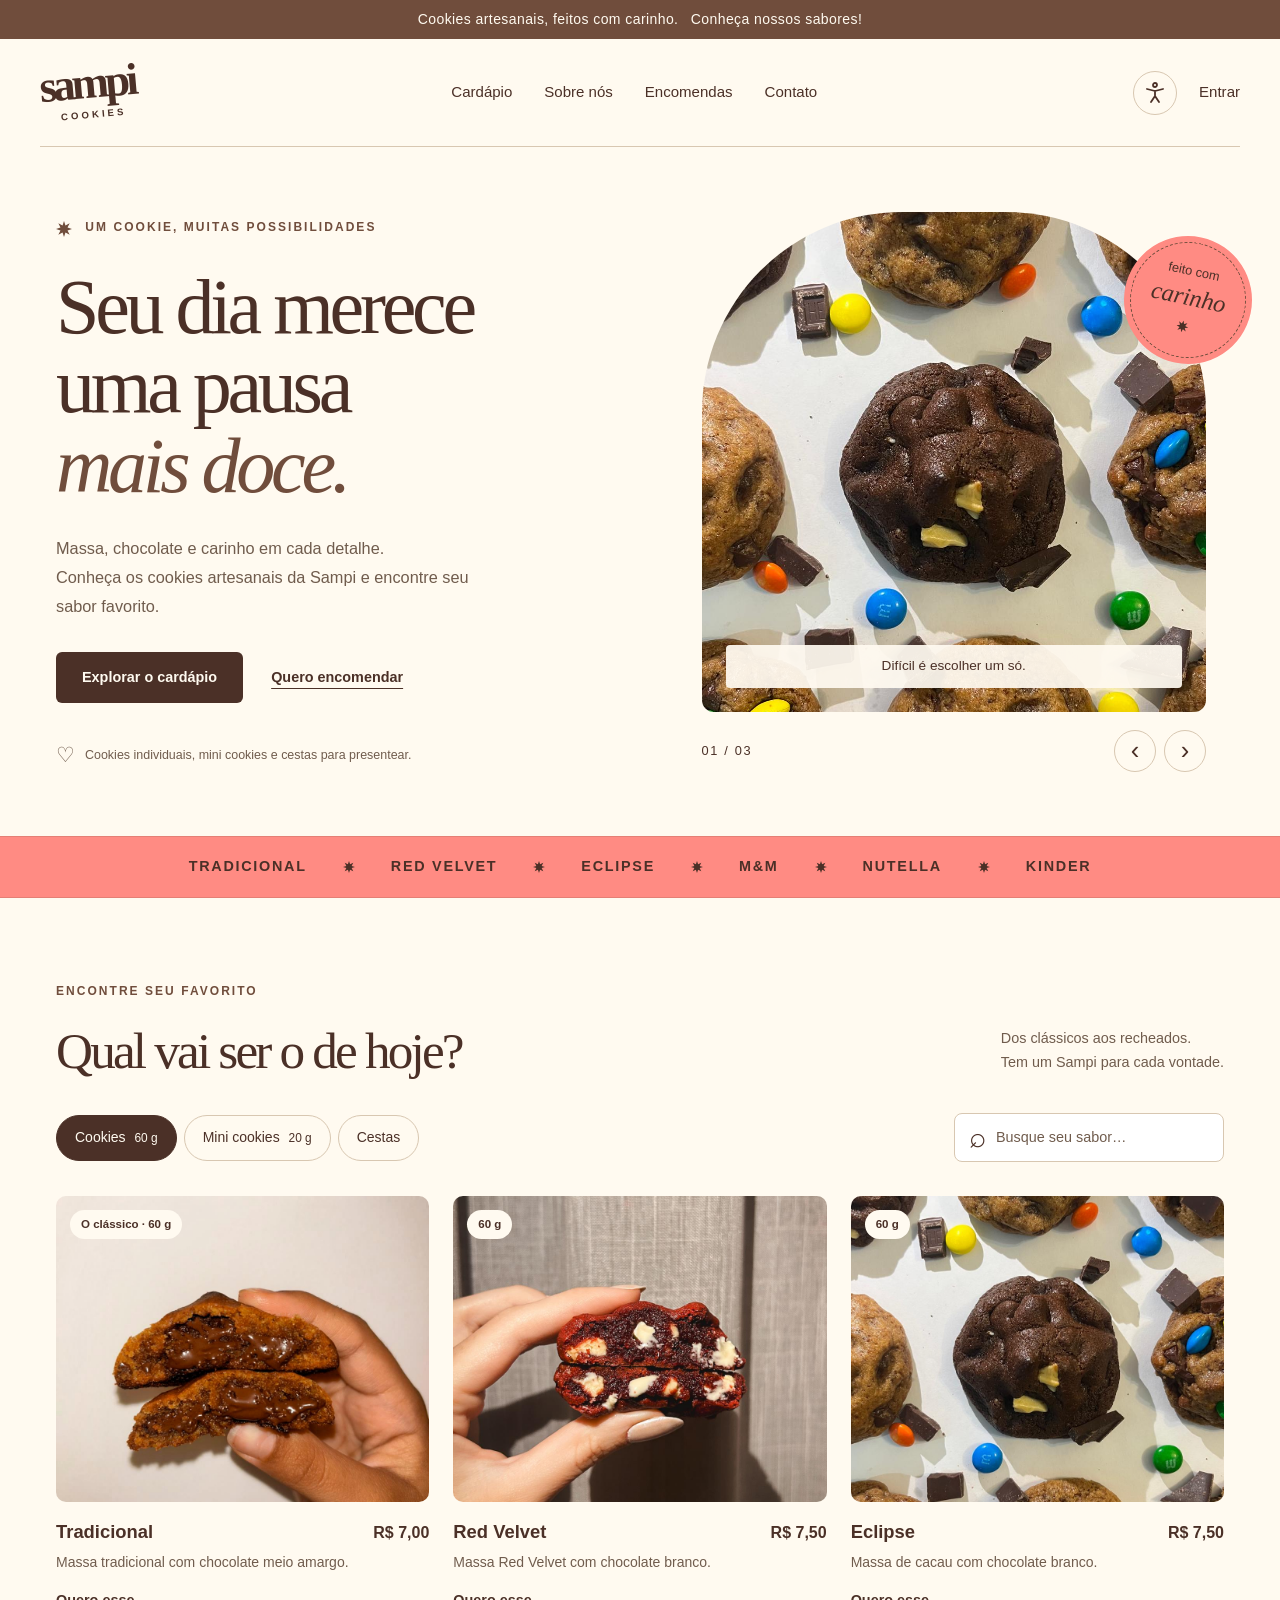
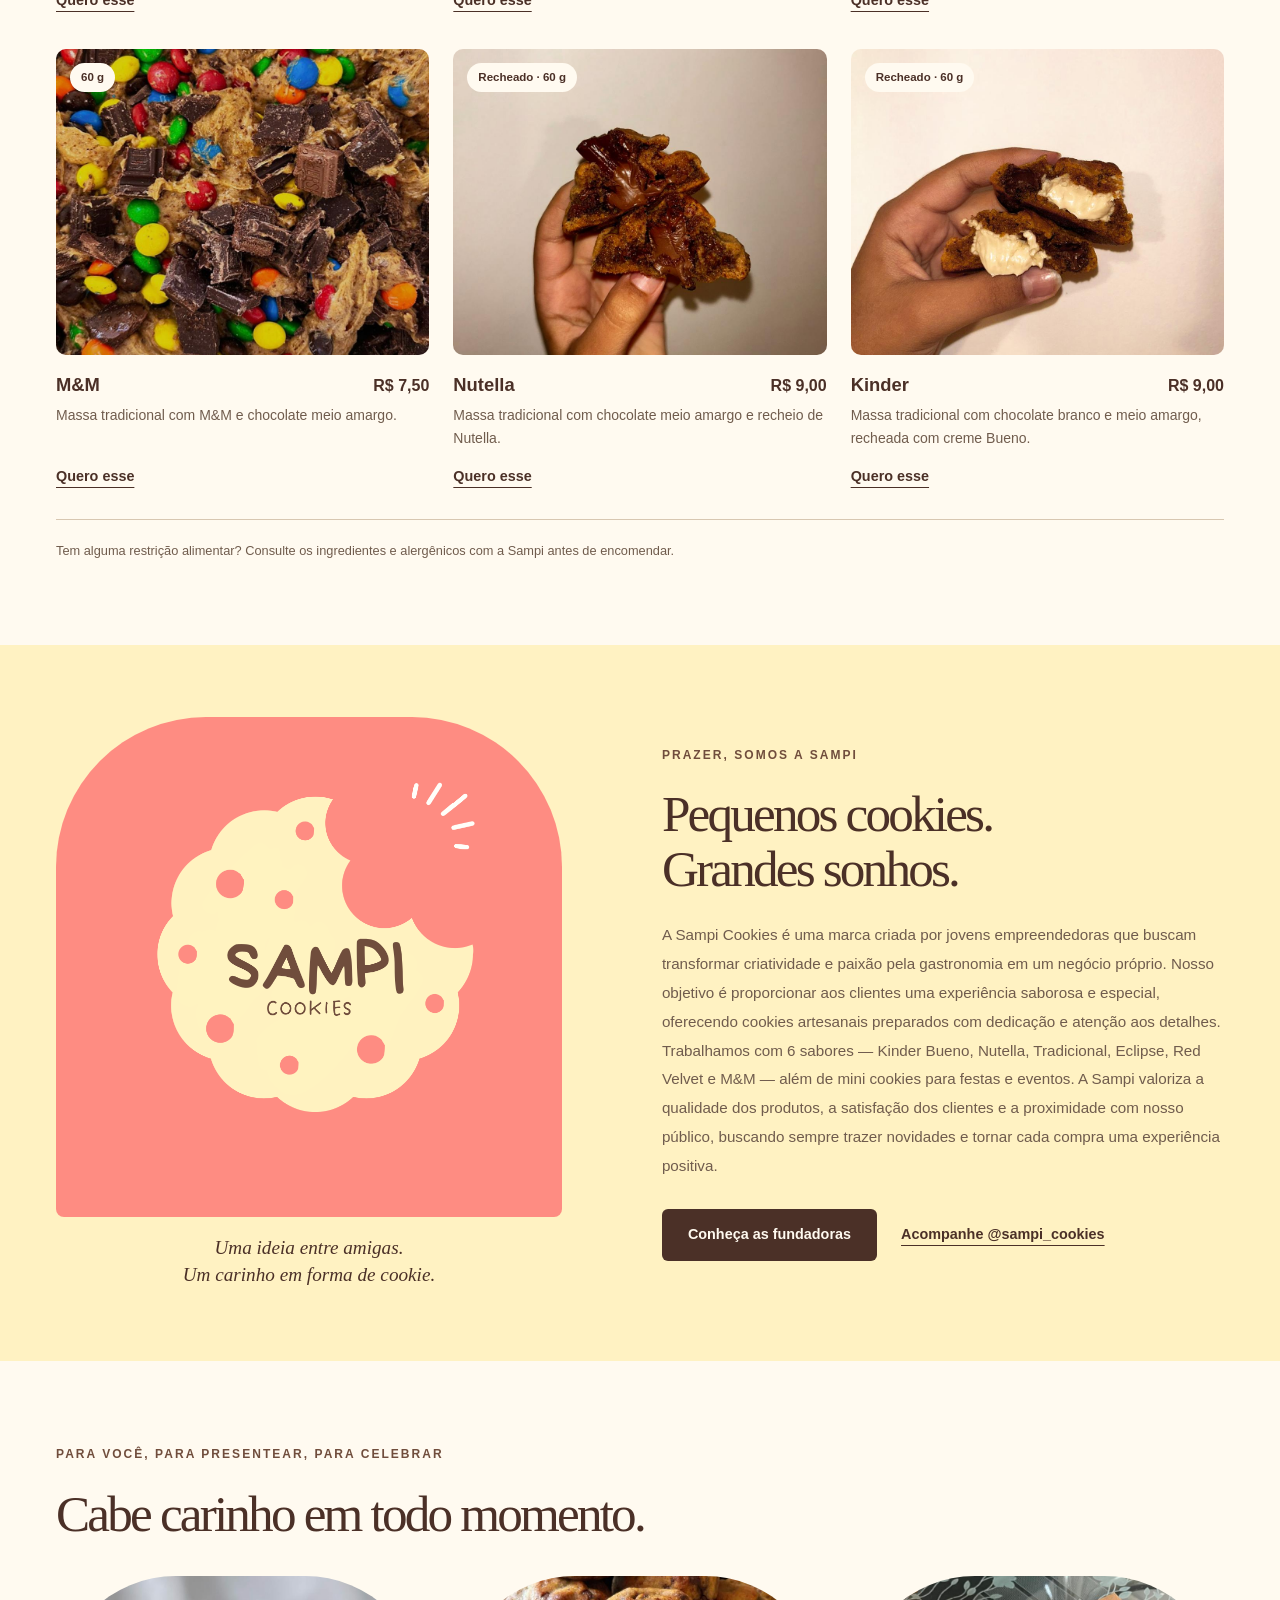
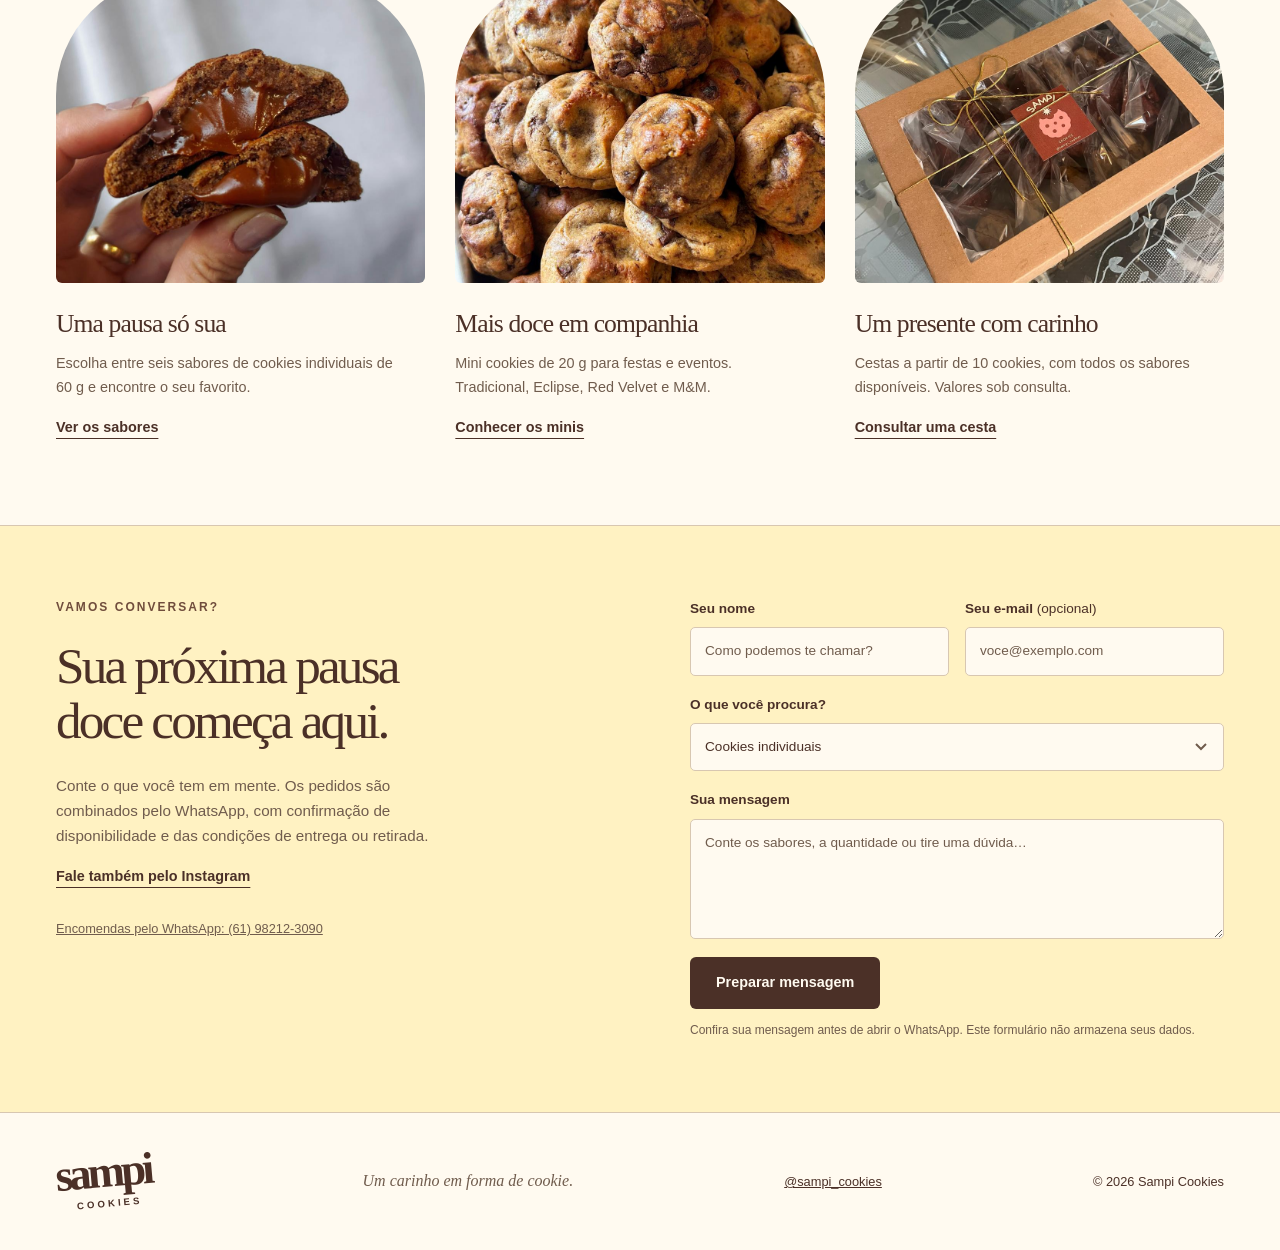
==== commit 04dec406: "Adiciona página das fundadoras e atualiza conteúdo do site - Cria a página “Quem faz a Sampi” com fo" ====
--- a/index.html
+++ b/index.html
@@ -9,7 +9,7 @@
   <meta name="theme-color" content="#704d3c">
   <title>Sampi Cookies · Um momento mais doce</title>
   <link rel="icon" href="logos/julini/1.png" type="image/png">
-  <link rel="stylesheet" href="styles.css?v=3">
+  <link rel="stylesheet" href="styles.css?v=4">
   <script src="script.js" defer></script>
 </head>
 
@@ -22,11 +22,15 @@
       <a href="#cardapio">Cardápio</a><a href="#sobre">Sobre nós</a><a href="#encomendas">Encomendas</a><a
         href="#contato">Contato</a>
     </nav>
-    <div class="header-actions"><button class="accessibility-button" type="button" data-accessibility aria-expanded="false"
-        aria-controls="acessibilidade" aria-label="Acessibilidade: tema e tamanho do texto" title="Acessibilidade: tema e tamanho do texto">
-        <svg aria-hidden="true" viewBox="0 0 24 24" fill="none" stroke="currentColor" stroke-width="1.8" stroke-linecap="round" stroke-linejoin="round"><circle cx="12" cy="4" r="2"/><path d="M4 8l8 2 8-2M12 10v5m0 0-4 6m4-6 4 6"/></svg>
-      </button><a class="account-link"
-        href="login.html">Entrar</a></div>
+    <div class="header-actions"><button class="accessibility-button" type="button" data-accessibility
+        aria-expanded="false" aria-controls="acessibilidade" aria-label="Acessibilidade: tema e tamanho do texto"
+        title="Acessibilidade: tema e tamanho do texto">
+        <svg aria-hidden="true" viewBox="0 0 24 24" fill="none" stroke="currentColor" stroke-width="1.8"
+          stroke-linecap="round" stroke-linejoin="round">
+          <circle cx="12" cy="4" r="2" />
+          <path d="M4 8l8 2 8-2M12 10v5m0 0-4 6m4-6 4 6" />
+        </svg>
+      </button><a class="account-link" href="login.html">Entrar</a></div>
   </header>
   <aside id="acessibilidade" class="access-panel" hidden aria-label="Opções de acessibilidade">
     <div class="panel-title"><strong>Do seu jeito</strong><button type="button" data-close-access
@@ -38,7 +42,11 @@
   <main id="conteudo">
     <section class="hero section-shell" aria-labelledby="hero-title">
       <div class="hero-copy">
-        <p class="eyebrow"><span class="little-star" aria-hidden="true"><svg class="decorative-star" width="12" height="12" viewBox="0 0 24 24" aria-hidden="true" focusable="false"><path d="m12 0 2.2 6.7 6.3-3.2-3.2 6.3L24 12l-6.7 2.2 3.2 6.3-6.3-3.2L12 24l-2.2-6.7-6.3 3.2 3.2-6.3L0 12l6.7-2.2-3.2-6.3 6.3 3.2Z"/></svg></span> UM COOKIE, MUITAS POSSIBILIDADES</p>
+        <p class="eyebrow"><span class="little-star" aria-hidden="true"><svg class="decorative-star" width="12"
+              height="12" viewBox="0 0 24 24" aria-hidden="true" focusable="false">
+              <path
+                d="m12 0 2.2 6.7 6.3-3.2-3.2 6.3L24 12l-6.7 2.2 3.2 6.3-6.3-3.2L12 24l-2.2-6.7-6.3 3.2 3.2-6.3L0 12l6.7-2.2-3.2-6.3 6.3 3.2Z" />
+            </svg></span> UM COOKIE, MUITAS POSSIBILIDADES</p>
         <h1 id="hero-title">Seu dia merece<br>uma pausa<br><em>mais doce.</em></h1>
         <p class="hero-description">Massa, chocolate e carinho em cada detalhe.<br>Conheça os cookies artesanais da
           Sampi e encontre seu sabor favorito.</p>
@@ -52,15 +60,40 @@
             src="imagens/cookies-sortidos-fundo-claro-01.jpeg"
             alt="Cookies de massas e coberturas variadas com pedaços de chocolate e confeitos coloridos"
             fetchpriority="high"><span class="photo-caption" id="photo-caption">Difícil é escolher um só.</span></div>
-        <div class="cookie-stamp" aria-hidden="true">feito com<br><strong>carinho</strong><span><svg class="decorative-star" width="12" height="12" viewBox="0 0 24 24" aria-hidden="true" focusable="false"><path d="m12 0 2.2 6.7 6.3-3.2-3.2 6.3L24 12l-6.7 2.2 3.2 6.3-6.3-3.2L12 24l-2.2-6.7-6.3 3.2 3.2-6.3L0 12l6.7-2.2-3.2-6.3 6.3 3.2Z"/></svg></span></div>
+        <div class="cookie-stamp" aria-hidden="true">feito com<br><strong>carinho</strong><span><svg
+              class="decorative-star" width="12" height="12" viewBox="0 0 24 24" aria-hidden="true" focusable="false">
+              <path
+                d="m12 0 2.2 6.7 6.3-3.2-3.2 6.3L24 12l-6.7 2.2 3.2 6.3-6.3-3.2L12 24l-2.2-6.7-6.3 3.2 3.2-6.3L0 12l6.7-2.2-3.2-6.3 6.3 3.2Z" />
+            </svg></span></div>
         <div class="carousel-controls"><span id="slide-counter" aria-live="polite" aria-atomic="true">01 / 03</span>
           <div><button type="button" id="slide-prev" aria-label="Foto anterior">‹</button><button type="button"
               id="slide-next" aria-label="Próxima foto">›</button></div>
         </div>
       </div>
     </section>
-    <div class="flavor-ribbon" aria-hidden="true"><span>TRADICIONAL</span> <svg class="decorative-star" width="12" height="12" viewBox="0 0 24 24" aria-hidden="true" focusable="false"><path d="m12 0 2.2 6.7 6.3-3.2-3.2 6.3L24 12l-6.7 2.2 3.2 6.3-6.3-3.2L12 24l-2.2-6.7-6.3 3.2 3.2-6.3L0 12l6.7-2.2-3.2-6.3 6.3 3.2Z"/></svg> <span>RED VELVET</span> <svg class="decorative-star" width="12" height="12" viewBox="0 0 24 24" aria-hidden="true" focusable="false"><path d="m12 0 2.2 6.7 6.3-3.2-3.2 6.3L24 12l-6.7 2.2 3.2 6.3-6.3-3.2L12 24l-2.2-6.7-6.3 3.2 3.2-6.3L0 12l6.7-2.2-3.2-6.3 6.3 3.2Z"/></svg>
-      <span>ECLIPSE</span> <svg class="decorative-star" width="12" height="12" viewBox="0 0 24 24" aria-hidden="true" focusable="false"><path d="m12 0 2.2 6.7 6.3-3.2-3.2 6.3L24 12l-6.7 2.2 3.2 6.3-6.3-3.2L12 24l-2.2-6.7-6.3 3.2 3.2-6.3L0 12l6.7-2.2-3.2-6.3 6.3 3.2Z"/></svg> <span>M&M</span> <svg class="decorative-star" width="12" height="12" viewBox="0 0 24 24" aria-hidden="true" focusable="false"><path d="m12 0 2.2 6.7 6.3-3.2-3.2 6.3L24 12l-6.7 2.2 3.2 6.3-6.3-3.2L12 24l-2.2-6.7-6.3 3.2 3.2-6.3L0 12l6.7-2.2-3.2-6.3 6.3 3.2Z"/></svg> <span>NUTELLA</span> <svg class="decorative-star" width="12" height="12" viewBox="0 0 24 24" aria-hidden="true" focusable="false"><path d="m12 0 2.2 6.7 6.3-3.2-3.2 6.3L24 12l-6.7 2.2 3.2 6.3-6.3-3.2L12 24l-2.2-6.7-6.3 3.2 3.2-6.3L0 12l6.7-2.2-3.2-6.3 6.3 3.2Z"/></svg> <span>KINDER</span></div>
+    <div class="flavor-ribbon" aria-hidden="true"><span>TRADICIONAL</span> <svg class="decorative-star" width="12"
+        height="12" viewBox="0 0 24 24" aria-hidden="true" focusable="false">
+        <path
+          d="m12 0 2.2 6.7 6.3-3.2-3.2 6.3L24 12l-6.7 2.2 3.2 6.3-6.3-3.2L12 24l-2.2-6.7-6.3 3.2 3.2-6.3L0 12l6.7-2.2-3.2-6.3 6.3 3.2Z" />
+      </svg> <span>RED VELVET</span> <svg class="decorative-star" width="12" height="12" viewBox="0 0 24 24"
+        aria-hidden="true" focusable="false">
+        <path
+          d="m12 0 2.2 6.7 6.3-3.2-3.2 6.3L24 12l-6.7 2.2 3.2 6.3-6.3-3.2L12 24l-2.2-6.7-6.3 3.2 3.2-6.3L0 12l6.7-2.2-3.2-6.3 6.3 3.2Z" />
+      </svg>
+      <span>ECLIPSE</span> <svg class="decorative-star" width="12" height="12" viewBox="0 0 24 24" aria-hidden="true"
+        focusable="false">
+        <path
+          d="m12 0 2.2 6.7 6.3-3.2-3.2 6.3L24 12l-6.7 2.2 3.2 6.3-6.3-3.2L12 24l-2.2-6.7-6.3 3.2 3.2-6.3L0 12l6.7-2.2-3.2-6.3 6.3 3.2Z" />
+      </svg> <span>M&M</span> <svg class="decorative-star" width="12" height="12" viewBox="0 0 24 24" aria-hidden="true"
+        focusable="false">
+        <path
+          d="m12 0 2.2 6.7 6.3-3.2-3.2 6.3L24 12l-6.7 2.2 3.2 6.3-6.3-3.2L12 24l-2.2-6.7-6.3 3.2 3.2-6.3L0 12l6.7-2.2-3.2-6.3 6.3 3.2Z" />
+      </svg> <span>NUTELLA</span> <svg class="decorative-star" width="12" height="12" viewBox="0 0 24 24"
+        aria-hidden="true" focusable="false">
+        <path
+          d="m12 0 2.2 6.7 6.3-3.2-3.2 6.3L24 12l-6.7 2.2 3.2 6.3-6.3-3.2L12 24l-2.2-6.7-6.3 3.2 3.2-6.3L0 12l6.7-2.2-3.2-6.3 6.3 3.2Z" />
+      </svg> <span>KINDER</span>
+    </div>
     <section class="menu-section section-shell" id="cardapio" aria-labelledby="menu-title">
       <div class="section-heading">
         <div>
@@ -92,8 +125,9 @@
     <section class="about-section" id="sobre" aria-labelledby="about-title">
       <div class="section-shell about-layout">
         <div class="about-art"><img src="logos/julini/3.png"
-            alt="Logo Sampi Cookies: um cookie creme com mordida, sobre fundo coral" loading="lazy" width="2000" height="2000"><span
-            class="about-caption">Uma ideia entre amigas.<br>Um carinho em forma de cookie.</span></div>
+            alt="Logo Sampi Cookies: um cookie creme com mordida, sobre fundo coral" loading="lazy" width="2000"
+            height="2000"><span class="about-caption">Uma ideia entre amigas.<br>Um carinho em forma de cookie.</span>
+        </div>
         <div class="about-copy">
           <p class="eyebrow">PRAZER, SOMOS A SAMPI</p>
           <h2 id="about-title">Pequenos cookies.<br>Grandes sonhos.</h2>
@@ -102,9 +136,12 @@
             e especial, oferecendo cookies artesanais preparados com dedicação e atenção aos detalhes. Trabalhamos com 6
             sabores — Kinder Bueno, Nutella, Tradicional, Eclipse, Red Velvet e M&M — além de mini cookies para festas e
             eventos. A Sampi valoriza a qualidade dos produtos, a satisfação dos clientes e a proximidade com nosso
-            público, buscando sempre trazer novidades e tornar cada compra uma experiência positiva.</p><a
-            class="text-link" href="https://www.instagram.com/sampi_cookies/" target="_blank"
-            rel="noopener noreferrer">Acompanhe @sampi_cookies <span class="sr-only">(abre em nova aba)</span></a>
+            público, buscando sempre trazer novidades e tornar cada compra uma experiência positiva.</p>
+          <div class="about-links">
+            <a class="button button-dark" href="quem-faz-a-sampi.html">Conheça as fundadoras</a>
+            <a class="text-link" href="https://www.instagram.com/sampi_cookies/" target="_blank"
+              rel="noopener noreferrer">Acompanhe @sampi_cookies <span class="sr-only">(abre em nova aba)</span></a>
+          </div>
         </div>
       </div>
     </section>
@@ -129,7 +166,8 @@
             href="#cardapio" data-jump-category="mini">Conhecer os minis</a>
         </article>
         <article><img src="imagens/caixa-presente-cookies-01.jpeg"
-            alt="Caixa de cookies com visor transparente, laço e etiqueta da Sampi" loading="lazy" width="960" height="1280">
+            alt="Caixa de cookies com visor transparente, laço e etiqueta da Sampi" loading="lazy" width="960"
+            height="1280">
           <h3>Um presente com carinho</h3>
           <p>Cestas a partir de 10 cookies, com todos os sabores disponíveis. Valores sob consulta.</p><a
             class="text-link" href="#contato">Consultar uma cesta</a>
--- a/styles.css
+++ b/styles.css
@@ -869,6 +869,216 @@
   font-size: .8em
 }
 
+.about-links {
+  display: flex;
+  align-items: center;
+  flex-wrap: wrap;
+  gap: 20px 24px;
+  margin-top: 28px;
+}
+
+.about-links .text-link {
+  margin-top: 0;
+}
+
+.founders-intro {
+  padding-block: 32px 64px;
+  text-align: center;
+}
+
+.breadcrumbs {
+  display: flex;
+  align-items: center;
+  gap: 12px;
+  margin-bottom: 56px;
+  color: var(--muted);
+  text-align: left;
+  font-size: .8em;
+  flex-wrap: wrap;
+}
+
+.breadcrumbs a {
+  text-underline-offset: 4px;
+}
+
+.founders-intro h1 {
+  margin: 0 0 28px;
+  font-size: clamp(3em, 6vw, 5.4em);
+}
+
+.founders-intro h1 em {
+  color: var(--brown);
+}
+
+.founders-description {
+  max-width: 550px;
+  margin: 0 auto;
+  font-size: 1.05em;
+}
+
+.founders-links {
+  display: flex;
+  align-items: center;
+  justify-content: center;
+  flex-wrap: wrap;
+  gap: 16px;
+  margin-top: 30px;
+}
+
+.founders-links > span {
+  color: var(--brown);
+  font-family: var(--serif);
+  font-style: italic;
+  font-size: 1.4em;
+}
+
+.founder-story {
+  display: grid;
+  grid-template-columns: minmax(0, .85fr) minmax(0, 1fr);
+  align-items: center;
+  gap: clamp(32px, 7vw, 100px);
+  padding-block: 48px 72px;
+}
+
+.founder-story + .founder-story {
+  border-top: 1px solid var(--line);
+  padding-block: 72px;
+}
+
+.founder-portrait {
+  width: min(100%, 460px);
+  margin: 0 auto;
+  min-width: 0;
+}
+
+.founder-portrait img {
+  width: 100%;
+  height: auto;
+  aspect-ratio: 4 / 5;
+  object-fit: cover;
+  border-radius: 150px 150px 8px 8px;
+}
+
+.founder-portrait figcaption {
+  padding-top: 16px;
+  font-size: .8em;
+  color: var(--ink);
+}
+
+.founder-portrait figcaption span {
+  color: var(--muted);
+}
+
+.founder-copy {
+  min-width: 0;
+}
+
+.founder-copy h2 {
+  font-size: clamp(2.3em, 4vw, 3.5em);
+  margin-bottom: 30px;
+}
+
+.founder-copy blockquote {
+  margin: 0;
+  padding: 0 0 0 24px;
+  border-left: 2px solid var(--coral);
+}
+
+.founder-copy blockquote p {
+  margin-bottom: 0;
+  font-size: 1.05em;
+  line-height: 1.9;
+}
+
+.founder-signature {
+  margin: 24px 0 0 26px;
+  color: var(--brown);
+  font-size: .875em;
+  font-style: italic;
+}
+
+.founder-story-reverse {
+  grid-template-columns: minmax(0, 1fr) minmax(0, .85fr);
+}
+
+.founder-story-reverse .founder-portrait {
+  grid-column: 2;
+  grid-row: 1;
+}
+
+.founder-story-reverse .founder-portrait img {
+  object-position: 36% center;
+}
+
+.founder-story-reverse .founder-copy {
+  grid-column: 1;
+  grid-row: 1;
+}
+
+.founders-invitation {
+  padding-block: 64px;
+  background: var(--cream);
+  border-block: 1px solid var(--line);
+  text-align: center;
+}
+
+.founders-invitation p:not(.eyebrow) {
+  max-width: 480px;
+  margin: 0 auto 28px;
+}
+
+.founders-cta-links {
+  display: flex;
+  justify-content: center;
+  align-items: center;
+  gap: 24px;
+  flex-wrap: wrap;
+}
+
+@media(max-width:760px) {
+  .founders-intro {
+    padding-block: 24px 32px;
+  }
+
+  .breadcrumbs {
+    margin-bottom: 40px;
+  }
+
+  .founder-story,
+  .founder-story-reverse {
+    grid-template-columns: minmax(0, 1fr);
+    padding-block: 32px 48px;
+    gap: 30px;
+  }
+
+  .founder-story + .founder-story {
+    padding-block: 48px;
+  }
+
+  .founder-story-reverse .founder-portrait,
+  .founder-story-reverse .founder-copy {
+    grid-column: auto;
+    grid-row: auto;
+  }
+
+  .founder-portrait {
+    width: min(100%, 380px);
+    margin-inline: auto;
+  }
+
+  .founder-copy blockquote {
+    padding-left: 18px;
+  }
+
+  .founder-signature {
+    margin-left: 20px;
+  }
+
+  .founders-invitation {
+    padding-block: 48px;
+  }
+}
+
 .login-layout {
   min-height: 75vh;
   display: grid;
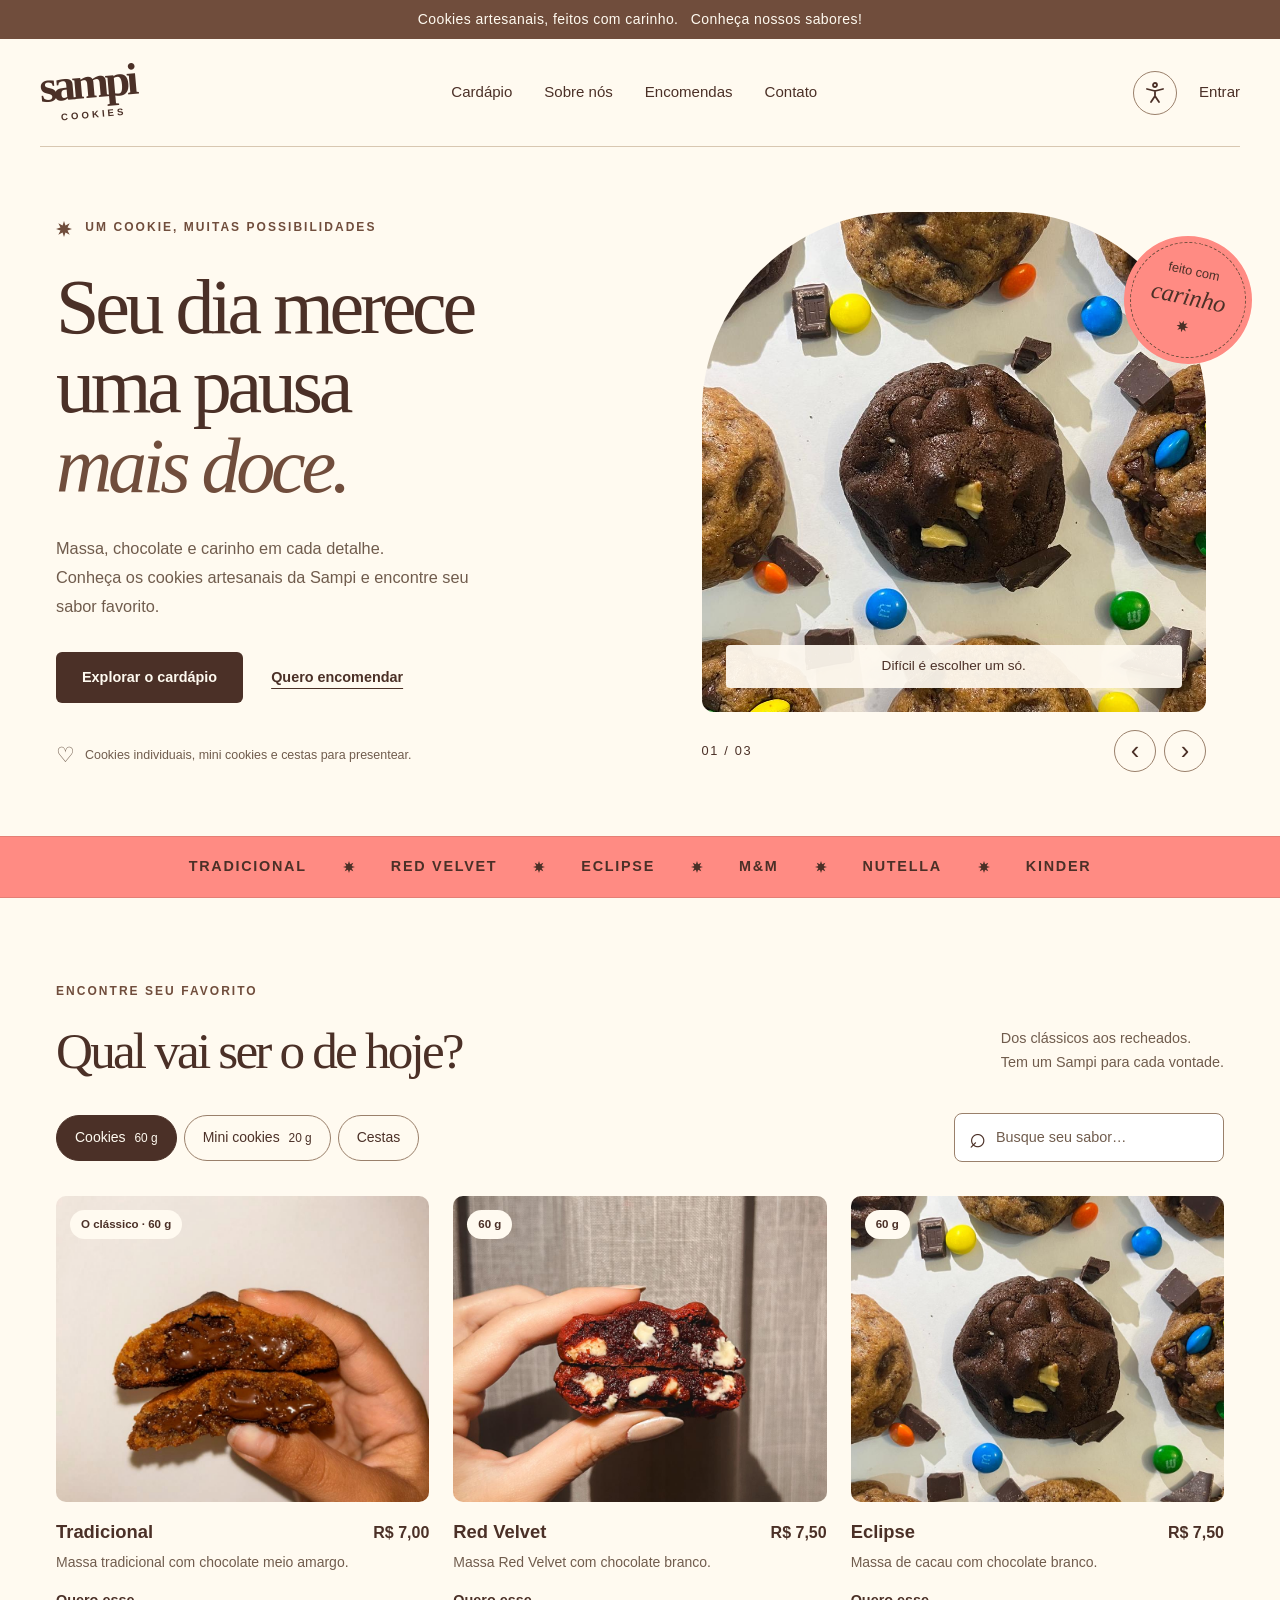
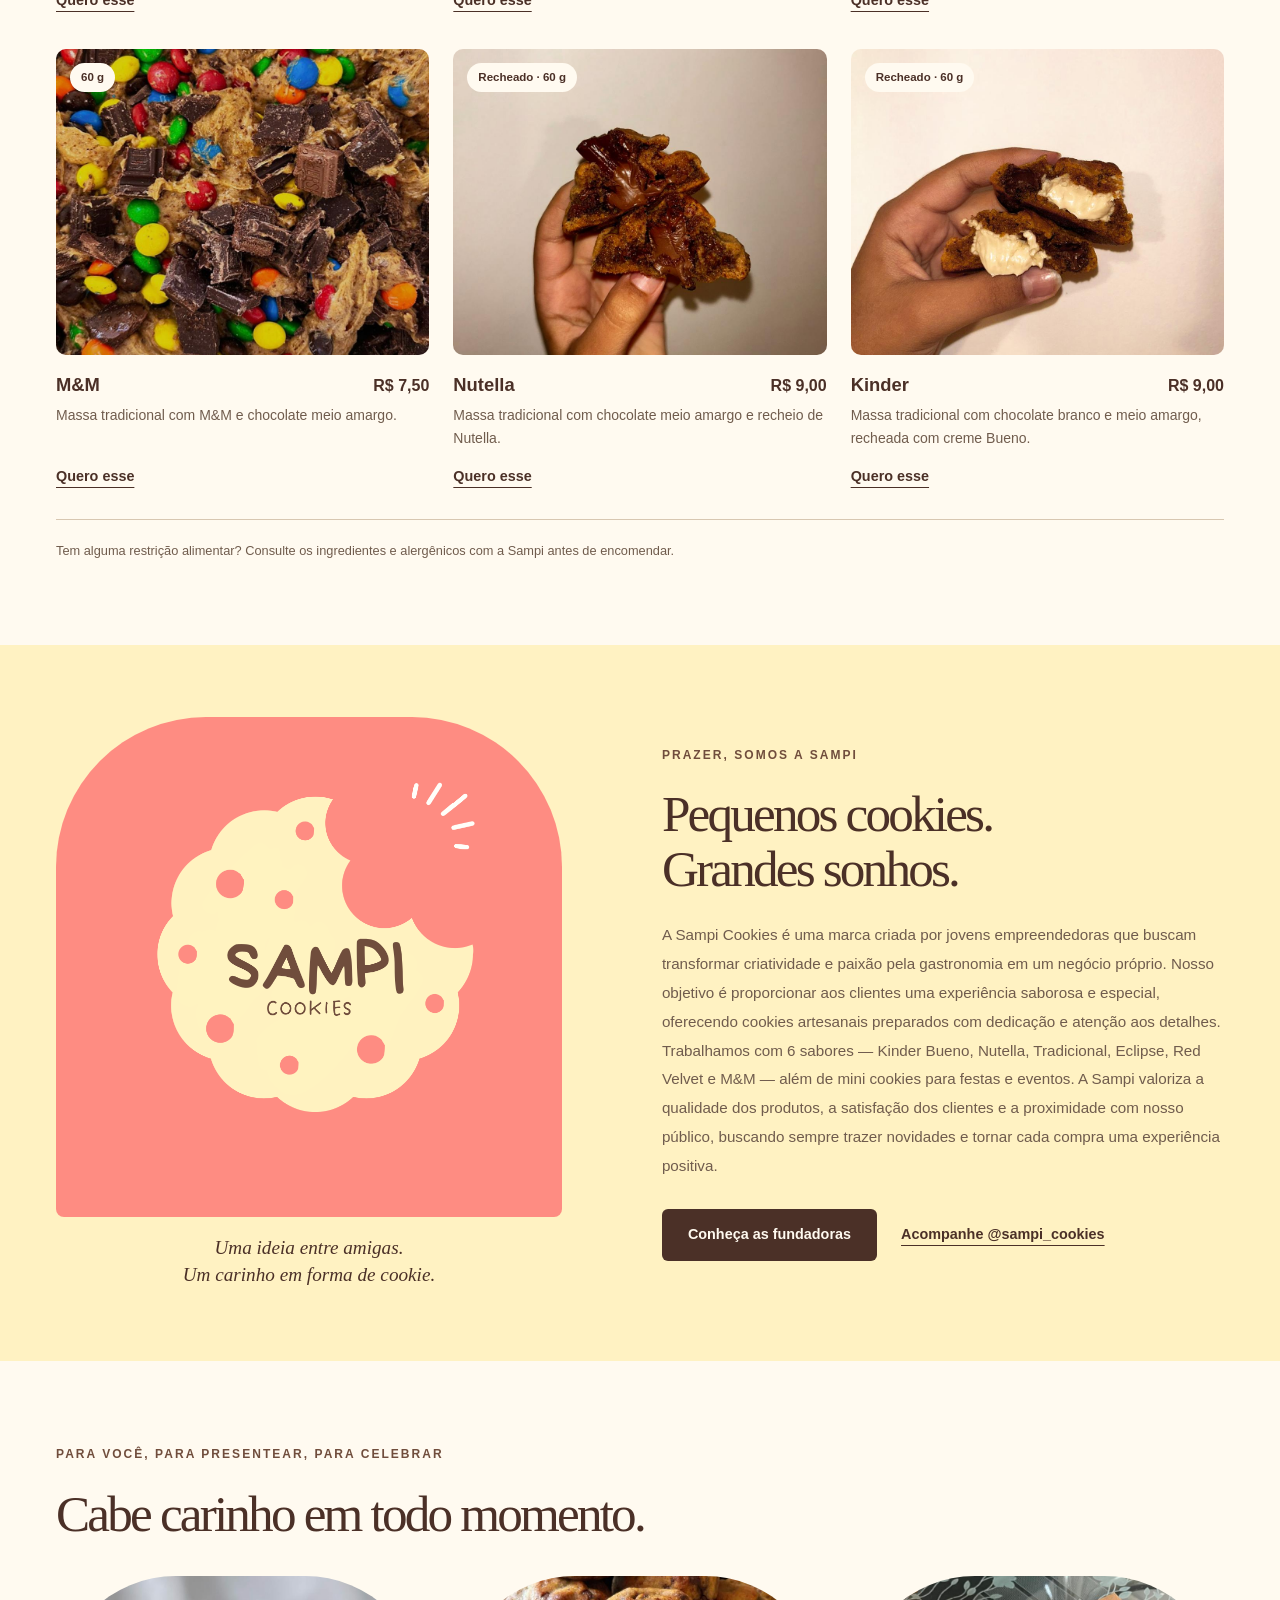
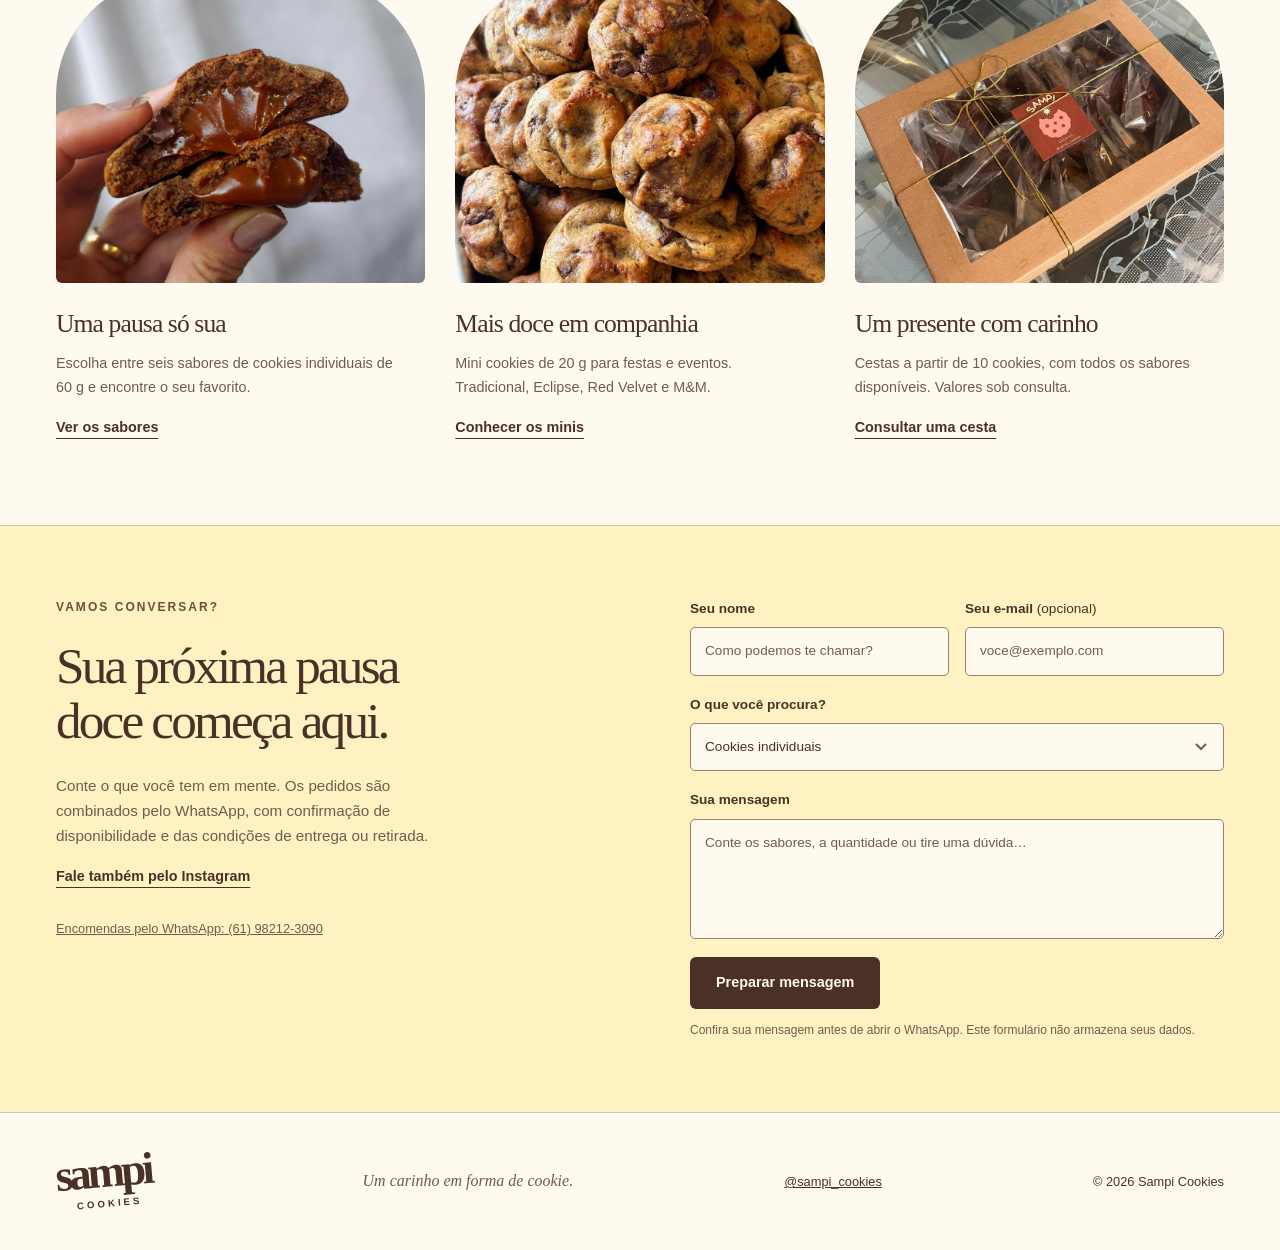
==== commit 9f56a943: "Corrige formulário de encomendas e revisa acessibilidade - Atualiza a prévia do WhatsApp após altera" ====
--- a/index.html
+++ b/index.html
@@ -9,8 +9,8 @@
   <meta name="theme-color" content="#704d3c">
   <title>Sampi Cookies · Um momento mais doce</title>
   <link rel="icon" href="logos/julini/1.png" type="image/png">
-  <link rel="stylesheet" href="styles.css?v=4">
-  <script src="script.js" defer></script>
+  <link rel="stylesheet" href="styles.css?v=5">
+  <script src="script.js?v=20261124-3" defer></script>
 </head>
 
 <body>
--- a/styles.css
+++ b/styles.css
@@ -8,6 +8,7 @@
   --ink: #4b3027;
   --coral: #ff8b83;
   --line: #d8c7b1;
+  --control-border: #9a806b;
   --muted: #705c4d;
   --surface: #ffffff;
   --ribbon: #ff8b83;
@@ -24,6 +25,7 @@
   --ink: #fff0d6;
   --coral: #ff9b93;
   --line: #695044;
+  --control-border: #8b7464;
   --muted: #d4bfb0;
   --surface: #382922;
   --ribbon: #6e3b35;
@@ -77,7 +79,8 @@
 }
 
 button {
-  cursor: pointer
+  cursor: pointer;
+  color: inherit
 }
 
 img {
@@ -93,10 +96,6 @@
 [tabindex]:focus-visible {
   outline: 3px solid var(--focus);
   outline-offset: 5px
-}
-
-button {
-  color: inherit
 }
 
 h1,
@@ -240,7 +239,7 @@
   height: 44px;
   flex-shrink: 0;
   padding: 9px;
-  border: 1px solid var(--line);
+  border: 1px solid var(--control-border);
   border-radius: 50%;
   background: transparent;
   color: var(--ink);
@@ -296,7 +295,7 @@
   width: 100%;
   text-align: left;
   background: var(--paper);
-  border: 1px solid var(--line);
+  border: 1px solid var(--control-border);
   margin-top: 8px;
   border-radius: 6px
 }
@@ -494,7 +493,7 @@
 .carousel-controls button {
   width: 42px;
   height: 42px;
-  border: 1px solid var(--line);
+  border: 1px solid var(--control-border);
   background: none;
   border-radius: 50%;
   font-size: 1.6rem;
@@ -556,7 +555,7 @@
 }
 
 .tabs button {
-  border: 1px solid var(--line);
+  border: 1px solid var(--control-border);
   background: transparent;
   padding: 10px 18px;
   border-radius: 30px;
@@ -578,9 +577,14 @@
 .search-field {
   display: flex;
   align-items: center;
-  border-bottom: 1px solid var(--brown);
-  gap: 12px;
-  max-width: 270px
+  width: 270px;
+  max-width: 100%;
+  min-height: 48px;
+  padding: 0 14px;
+  gap: 10px;
+  border: 1px solid var(--control-border);
+  border-radius: 8px;
+  background: var(--surface);
 }
 
 .search-field>span:first-child {
@@ -588,13 +592,26 @@
 }
 
 .search-field input {
+  flex: 1;
   width: 100%;
   min-width: 0;
+  min-height: 46px;
+  appearance: none;
   border: 0;
   background: none;
   color: var(--ink);
   padding: 10px 0;
   font-size: .9em
+}
+
+.search-field:focus-within {
+  border-color: var(--focus);
+  outline: 2px solid var(--focus);
+  outline-offset: 3px;
+}
+
+.search-field input:focus-visible {
+  outline: none
 }
 
 input::placeholder,
@@ -811,7 +828,7 @@
   display: block;
   width: 100%;
   margin-top: 7px;
-  border: 1px solid var(--line);
+  border: 1px solid var(--control-border);
   background: var(--paper);
   border-radius: 5px;
   padding: 12px 14px;
@@ -830,6 +847,10 @@
   background-repeat: no-repeat;
   background-position: right 12px center;
   padding-right: 40px
+}
+
+:root[data-theme="dark"] form select {
+  background-image: url("data:image/svg+xml,%3Csvg xmlns='http://www.w3.org/2000/svg' width='20' height='20' viewBox='0 0 20 20'%3E%3Cpath d='m5 7 5 5 5-5' fill='none' stroke='%23d4bfb0' stroke-width='2'/%3E%3C/svg%3E");
 }
 
 .form-help {
@@ -1118,10 +1139,18 @@
 
 .password-field {
   display: flex;
-  border: 1px solid var(--line);
+  border: 1px solid var(--control-border);
   background: var(--paper);
   border-radius: 5px;
   margin-top: 7px
+}
+
+.password-group {
+  margin-bottom: 18px;
+}
+
+.password-group label {
+  margin-bottom: 0;
 }
 
 .password-field input {
@@ -1143,39 +1172,6 @@
   text-align: center;
   padding: 24px;
   font-size: .8em
-}
-
-.search-field {
-  width: 270px;
-  max-width: 100%;
-  min-height: 48px;
-  padding: 0 14px;
-  gap: 10px;
-  border: 1px solid var(--line);
-  border-radius: 8px;
-  background: var(--surface);
-}
-
-.search-field:focus-within {
-  border-color: var(--focus);
-  outline: 2px solid var(--focus);
-  outline-offset: 3px;
-}
-
-.search-field input {
-  flex: 1;
-  min-height: 46px;
-  appearance: none
-}
-
-.search-field input:focus-visible {
-  outline: none
-}
-
-@media(max-width:760px) {
-  .search-field {
-    width: 100%
-  }
 }
 
 @media(min-width:1500px) {
@@ -1342,7 +1338,7 @@
   }
 
   .search-field {
-    max-width: none
+    width: 100%
   }
 
   .product-grid {
